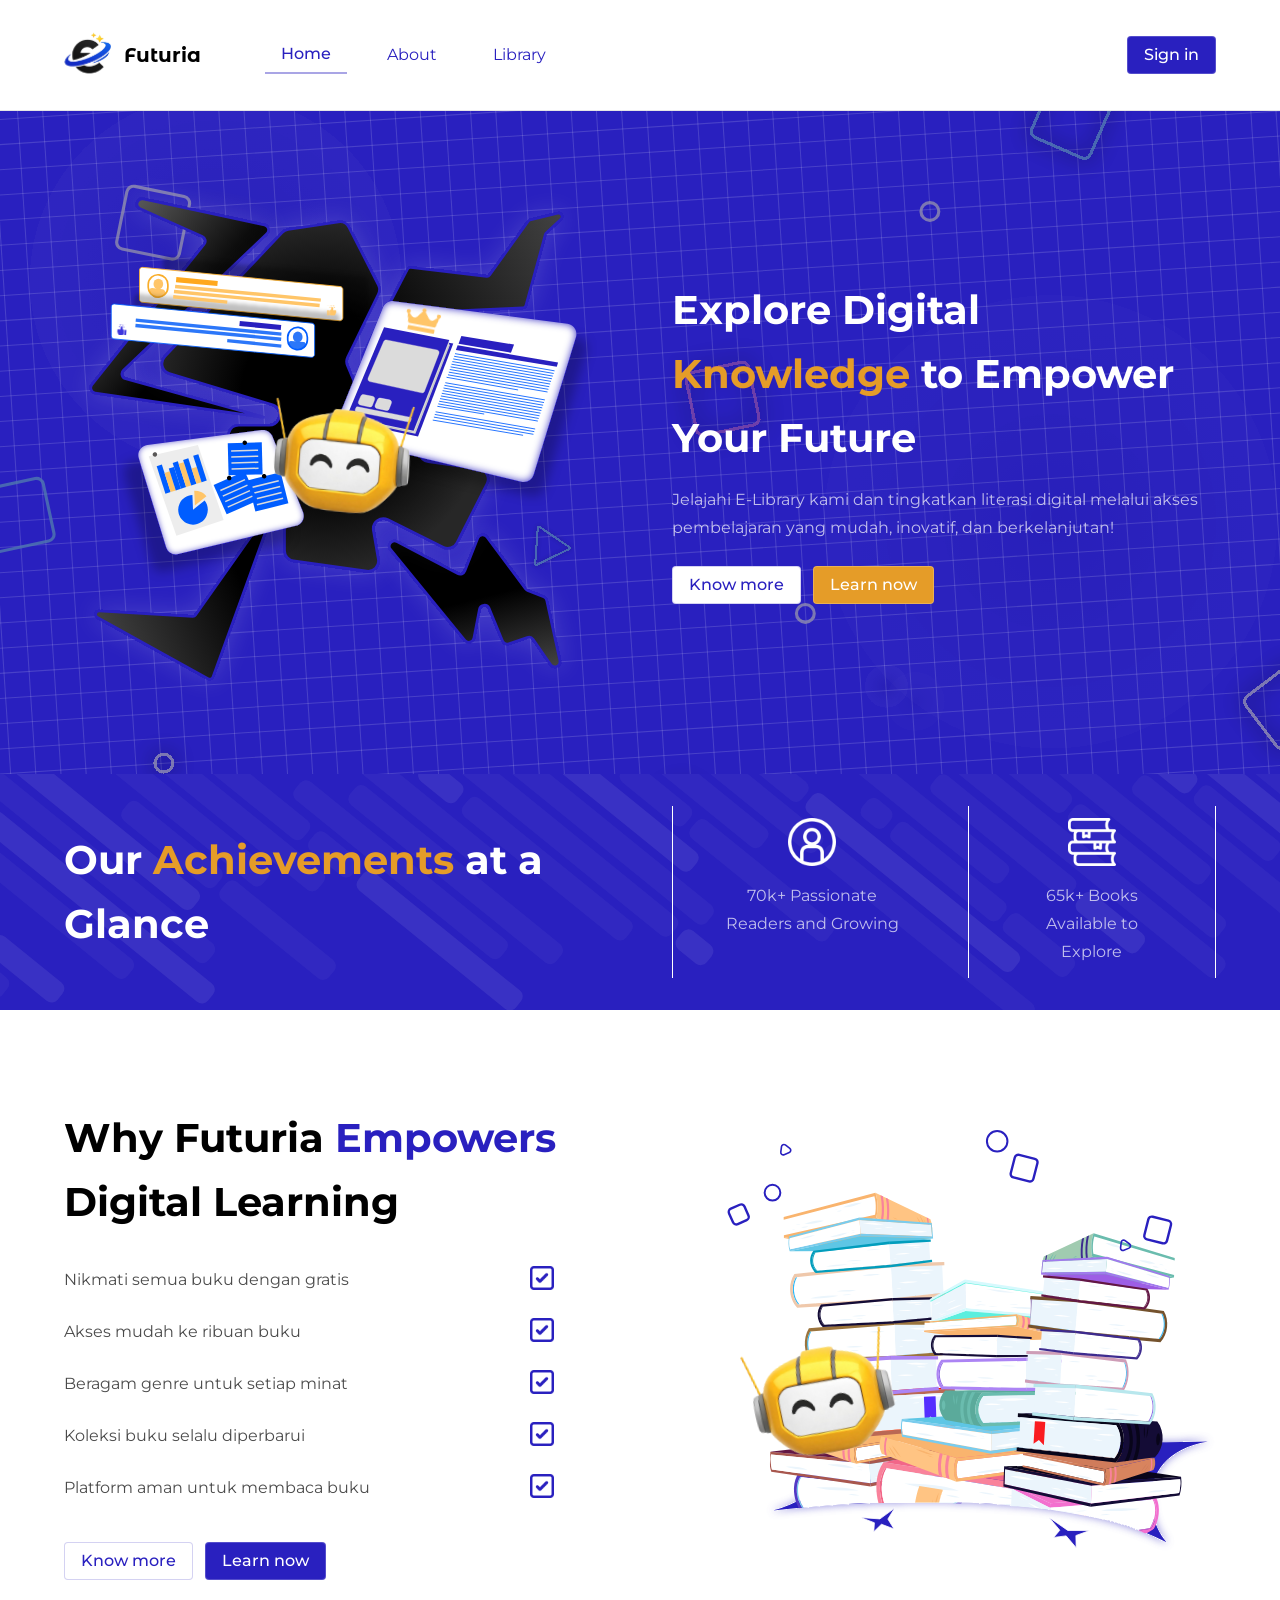
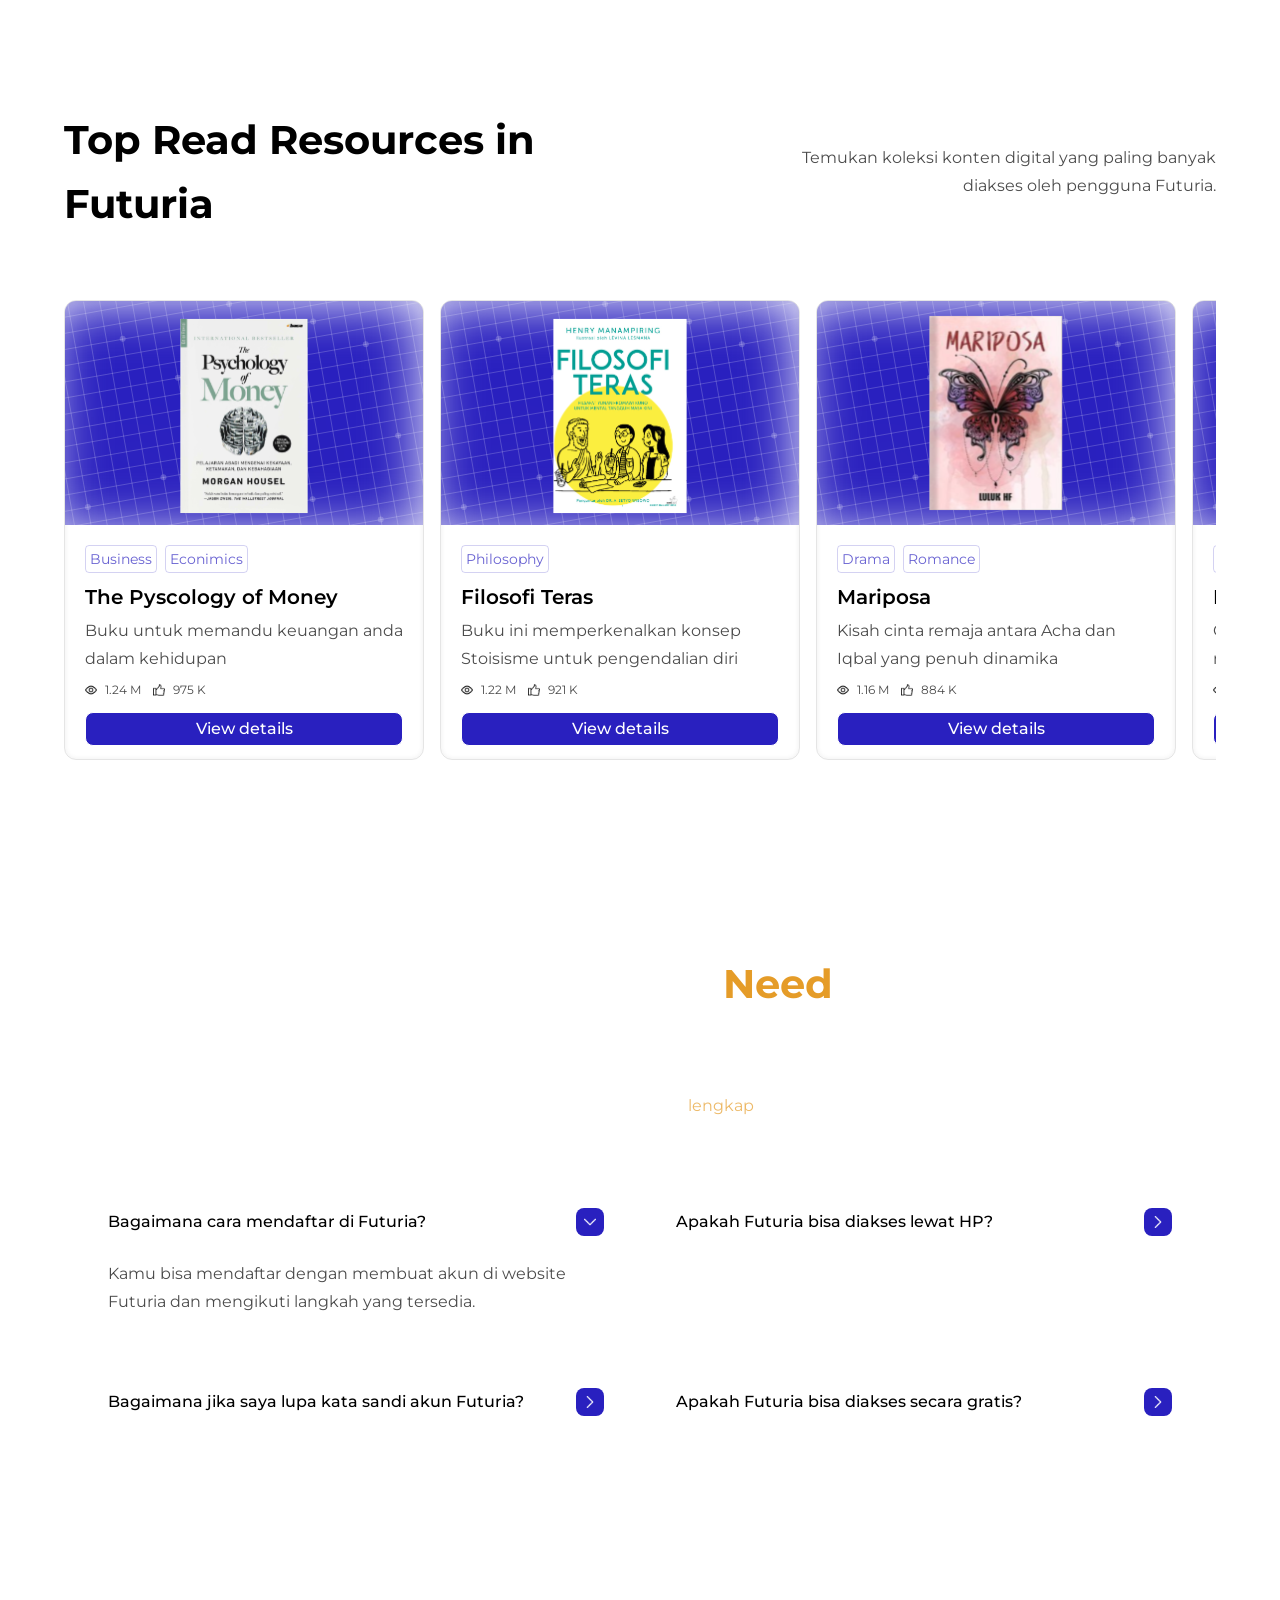
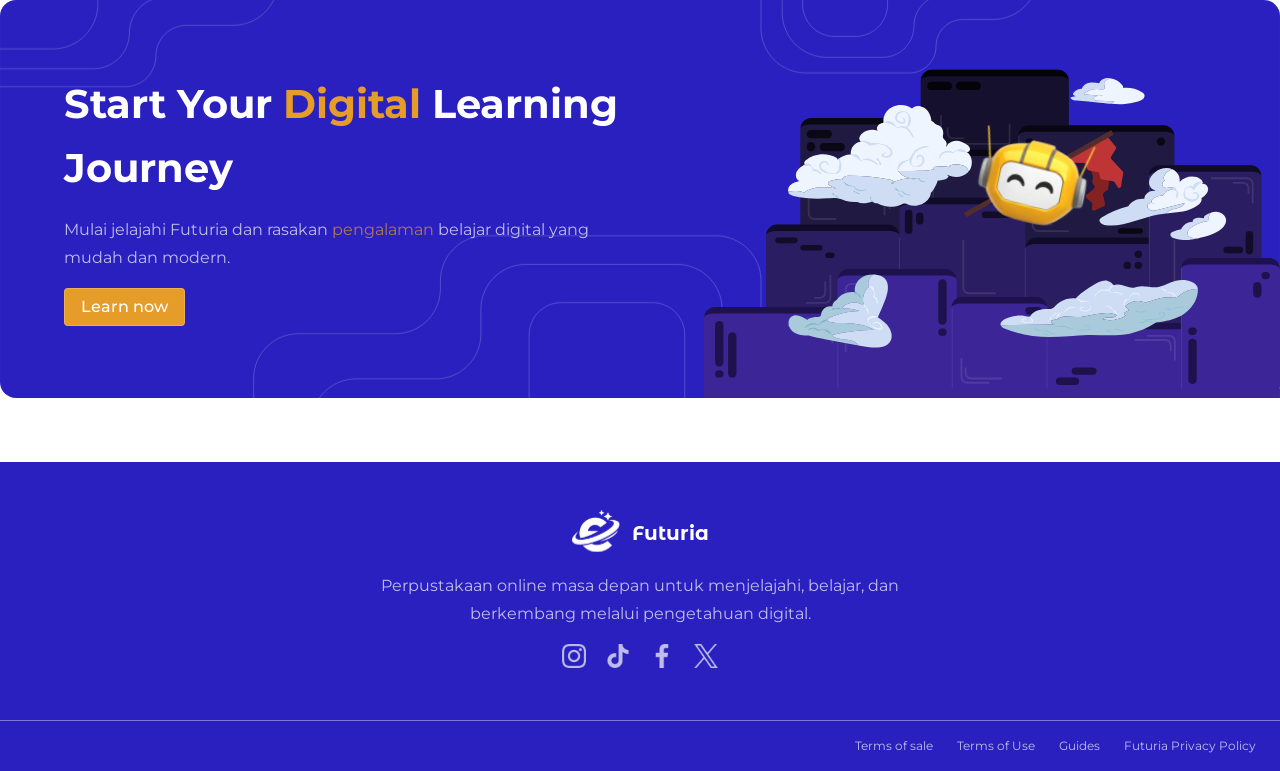
==== index.html @ ba2cb401 "init" ====
<!doctype html>
<html lang="en">
  <head>
    <meta charset="UTF-8" />
    <meta name="viewport" content="width=device-width, initial-scale=1.0" />
    <title>Document</title>
    <link rel="stylesheet" href="main.css" />
  </head>
  <body>
    <nav>
      <div class="mainnav">
        <div class="leftnav">
          <div class="brand">
            <div class="logo">
              <img src="img/brand.svg" alt="" />
            </div>
            <p class="alt m">Futuria</p>
          </div>
          <ul class="navlink">
            <a href="/">
              <li class="active"><p class="b op sm">Home</p></li>
            </a>
            <a href="about.html">
              <li><p class="b op">About</p></li>
            </a>
            <a href="library.html">
              <li href="library.html"><p class="b op">Library</p></li>
            </a>
          </ul>
        </div>
        <div class="ham">
          <span></span>
          <span></span>
          <span></span>
        </div>
        <button class="singlebut">
          <p class="w sm op">Sign in</p>
        </button>
      </div>
    </nav>
    <div class="mobnav">
      <div class="butmobnav">
        <span></span>
        <span></span>
      </div>
      <ul class="navlink">
            <a href="/">
              <li class="active"><p class="b op sm">Home</p></li>
            </a>
            <a href="about.html">
              <li><p class="b op">About</p></li>
            </a>
            <a href="library.html">
              <li href="library.html"><p class="b op">Library</p></li>
            </a>
          </ul>
          <button class="singlebut">
          <p class="w sm op">Sign in</p>
        </button>
    </div>
    <div class="container">
      <div class="bgfix">
        <section class="hero start">
          <div class="left">
            <div class="heroimg">
              <img src="img/hero1.svg" alt="" />
            </div>
          </div>
          <div class="right">
            <h1 class="w">
              Explore Digital <span class="y">Knowledge</span> to Empower Your
              Future
            </h1>
            <p class="w">
              Jelajahi E-Library kami dan tingkatkan literasi digital melalui
              akses pembelajaran yang mudah, inovatif, dan berkelanjutan!
            </p>
            <div class="duobut">
              <button class="min">
                <p class="b op sm">Know more</p>
              </button>
              <button class="dom">
                <p class="w op sm">Learn now</p>
              </button>
            </div>
          </div>
        </section>
      </div>
      <div class="bgban">
        <section class="banner">
          <div class="left">
            <h1 class="w">
              Our <span class="y">Achievements</span> at a Glance
            </h1>
          </div>
          <div class="right">
            <div class="side">
              <div class="logoside">
                <img src="img/person.svg" alt="" />
              </div>
              <p class="w">70k+ Passionate Readers and Growing</p>
            </div>
            <div class="side">
              <div class="logoside">
                <img src="img/book.svg" alt="" />
              </div>
              <p class="w">65k+ Books Available to Explore</p>
            </div>
          </div>
        </section>
      </div>
      <section class="ben">
        <div class="left">
          <h1>Why Futuria <span class="b">Empowers</span> Digital Learning</h1>
          <ul class="listben">
            <li>
              <p>Nikmati semua buku dengan gratis</p>
              <div class="iconben">
                <img src="img/correc.svg" alt="" />
              </div>
            </li>
            <li>
              <p>Akses mudah ke ribuan buku</p>
              <div class="iconben">
                <img src="img/correc.svg" alt="" />
              </div>
            </li>
            <li>
              <p>Beragam genre untuk setiap minat</p>
              <div class="iconben">
                <img src="img/correc.svg" alt="" />
              </div>
            </li>
            <li>
              <p>Koleksi buku selalu diperbarui</p>
              <div class="iconben">
                <img src="img/correc.svg" alt="" />
              </div>
            </li>
            <li>
              <p>Platform aman untuk membaca buku</p>
              <div class="iconben">
                <img src="img/correc.svg" alt="" />
              </div>
            </li>
          </ul>
          <div class="duobut">
            <button class="min">
              <p class="b op sm">Know more</p>
            </button>
            <button class="dom">
              <p class="w op sm">Learn now</p>
            </button>
          </div>
        </div>
        <div class="right">
          <div class="benimg">
            <img src="img/benefit.svg" alt="" />
          </div>
        </div>
      </section>
      <section class="lib">
        <div class="textside">
          <h1>Top <span>Read</span> Resources in Futuria</h1>
          <p>
            Temukan <span>koleksi</span> konten digital yang paling banyak
            diakses oleh pengguna Futuria.
          </p>
        </div>
        <div class="scroller">
          <div class="card">
            <div class="cardimmg">
              <img src="img/pro1.svg" alt="" />
            </div>
            <div class="textscard">
              <div class="genrecards">
                <div class="genrecard">
                  <p class="s b">Business</p>
                </div>
                <div class="genrecard">
                  <p class="s b">Econimics</p>
                </div>
              </div>
              <div class="textcard">
                <p class="m">The Pyscology of Money</p>
                <p>Buku untuk memandu keuangan anda dalam kehidupan</p>
              </div>
              <div class="infocards">
                <div class="infocard">
                  <div class="infocardimg">
                    <img src="img/view.svg" alt="" />
                  </div>
                  <p class="vs">1.24 M</p>
                </div>
                <div class="infocard">
                  <div class="infocardimg">
                    <img src="img/mantap.svg" alt="" />
                  </div>
                  <p class="vs">975 K</p>
                </div>
              </div>
              <div class="buttoncard">
                <p class="w sm op">View details</p>
              </div>
            </div>
          </div>
          <div class="card">
            <div class="cardimmg">
              <img src="img/pro2.svg" alt="" />
            </div>
            <div class="textscard">
              <div class="genrecards">
                <div class="genrecard">
                  <p class="s b">Philosophy</p>
                </div>
              </div>
              <div class="textcard">
                <p class="m">Filosofi Teras</p>
                <p>Buku ini memperkenalkan konsep Stoisisme untuk pengendalian diri</p>
              </div>
              <div class="infocards">
                <div class="infocard">
                  <div class="infocardimg">
                    <img src="img/view.svg" alt="" />
                  </div>
                  <p class="vs">1.22 M</p>
                </div>
                <div class="infocard">
                  <div class="infocardimg">
                    <img src="img/mantap.svg" alt="" />
                  </div>
                  <p class="vs">921 K</p>
                </div>
              </div>
              <div class="buttoncard">
                <p class="w sm op">View details</p>
              </div>
            </div>
          </div>
          <div class="card">
            <div class="cardimmg">
              <img src="img/pro3.svg" alt="" />
            </div>
            <div class="textscard">
              <div class="genrecards">
                <div class="genrecard">
                  <p class="s b">Drama</p>
                </div>
                <div class="genrecard">
                  <p class="s b">Romance</p>
                </div>
              </div>
              <div class="textcard">
                <p class="m">Mariposa</p>
                <p>Kisah cinta remaja antara Acha dan Iqbal yang penuh dinamika</p>
              </div>
              <div class="infocards">
                <div class="infocard">
                  <div class="infocardimg">
                    <img src="img/view.svg" alt="" />
                  </div>
                  <p class="vs">1.16 M</p>
                </div>
                <div class="infocard">
                  <div class="infocardimg">
                    <img src="img/mantap.svg" alt="" />
                  </div>
                  <p class="vs">884 K</p>
                </div>
              </div>
              <div class="buttoncard">
                <p class="w sm op">View details</p>
              </div>
            </div>
          </div>
          <div class="card">
            <div class="cardimmg">
              <img src="img/pro4.svg" alt="" />
            </div>
            <div class="textscard">
              <div class="genrecards">
                <div class="genrecard">
                  <p class="s b">Biography</p>
                </div>
                <div class="genrecard">
                  <p class="s b">History</p>
                </div>
              </div>
              <div class="textcard">
                <p class="m">Laskar Pelangi</p>
                <p>Cerita 10 Anak Belitung dalam mengejar cita-cita di keterbatasan</p>
              </div>
              <div class="infocards">
                <div class="infocard">
                  <div class="infocardimg">
                    <img src="img/view.svg" alt="" />
                  </div>
                  <p class="vs">993 K</p>
                </div>
                <div class="infocard">
                  <div class="infocardimg">
                    <img src="img/mantap.svg" alt="" />
                  </div>
                  <p class="vs">896 K</p>
                </div>
              </div>
              <div class="buttoncard">
                <p class="w sm op">View details</p>
              </div>
            </div>
          </div>
        </div>
      </section>
      <div class="bgfix">
        <section class="faq">
          <div class="textmid">
            <h1 class="w">
              Everything You <span class="y">Need</span> to Know
            </h1>
            <p class="w">
              Kebingungan menikmati fitur di Futuria? Jelajahi jawaban
              <span class="y">lengkap</span> untuk semua pertanyaan anda di
              sini!
            </p>
          </div>
          <div class="faqsbox">
            <div class="faqbox active">
              <div class="quest">
                <p class="sm op">Bagaimana cara mendaftar di Futuria?</p>
                <div class="iconfaq">
                  <img src="img/v.svg" alt="" />
                </div>
              </div>
              <div class="anser">
                <p>
                  Kamu bisa mendaftar dengan membuat akun di website Futuria dan mengikuti langkah yang tersedia.
                </p>
              </div>
            </div>
            <div class="faqbox">
              <div class="quest">
                <p class="sm op">Apakah Futuria bisa diakses lewat HP?</p>
                <div class="iconfaq">
                  <img src="img/v.svg" alt="" />
                </div>
              </div>
              <div class="anser">
                <p>
                  Ya, Futuria bisa diakses melalui HP, tablet, maupun laptop.
                </p>
              </div>
            </div>
            <div class="faqbox">
              <div class="quest">
                <p class="sm op">Bagaimana jika saya lupa kata sandi akun Futuria?</p>
                <div class="iconfaq">
                  <img src="img/v.svg" alt="" />
                </div>
              </div>
              <div class="anser">
                <p>
                 Kamu bisa menggunakan fitur "Lupa Kata Sandi" di halaman login untuk mengatur ulang kata sandi akunmu.
                </p>
              </div>
            </div>
            <div class="faqbox">
              <div class="quest">
                <p class="sm op">Apakah Futuria bisa diakses secara gratis?</p>
                <div class="iconfaq">
                  <img src="img/v.svg" alt="" />
                </div>
              </div>
              <div class="anser">
                <p>
                  Futuria menyediakan konten gratis dan juga fitur premium sesuai kebutuhan pengguna.
                </p>
              </div>
            </div>
          </div>
        </section>
      </div>
      <section class="lasthero">
        <div class="left">
          <div class="heroimg">
            <img src="img/lasthero.svg" alt="" />
          </div>
        </div>
        <div class="right">
          <h1 class="w">
            Start Your <span class="y">Digital</span> Learning Journey
          </h1>
          <p class="w">
            Mulai jelajahi Futuria dan rasakan
            <span class="y">pengalaman</span> belajar digital yang mudah dan
            modern.
          </p>
          <button class="singlebut">
            <p class="w sm op">Learn now</p>
          </button>
        </div>
      </section>
    </div>
    <footer>
      <div class="topfoot">
        <div class="brand">
          <div class="logo">
            <img src="img/wbrand.svg" alt="" />
          </div>
          <p class="alt m w">Futuria</p>
        </div>
        <p class="w tex">
          Perpustakaan online masa depan untuk menjelajahi, belajar, dan
          berkembang melalui pengetahuan digital.
        </p>
        <div class="sosmed">
          <img src="img/medsos.svg" alt="" />
        </div>
      </div>
      <div class="botfoot">
        <p class="w vs">Terms of sale</p>
        <p class="w vs">Terms of Use</p>
        <p class="w vs">Guides</p>
        <p class="w vs">Futuria Privacy Policy</p>
      </div>
    </footer>
  </body>
  <script src="script.js"></script>
</html>
---- main.css ----
* {
  margin: 0;
  padding: 0;
  text-decoration: none;
  box-sizing: border-box;
  font-family: mon;
  color: black;
}
@font-face {
  font-family: mon;
  src: url(font/Montserrat-VariableFont_wght.ttf);
}
@font-face {
  font-family: alt;
  src: url(font/MontserratAlternates-Bold.ttf);
}
.alt {
  font-family: alt;
  font-weight: 600;
  opacity: 1;
}
.w {
  color: white;
}
.y {
  color: rgba(229, 156, 40, 1);
}
.b {
  color: rgba(41, 32, 191, 1);
}
.op {
  opacity: 1;
}
.sm {
  font-weight: 500;
}
h1 {
  font-size: 40px;
  line-height: 64px;
  font-weight: 700;
}
p {
  font-size: 16px;
  line-height: 28px;
  opacity: 0.7;
}
p.s {
  font-size: 14px;
  line-height: 24px;
}
p.m {
  font-size: 20px;
  line-height: 32px;
  font-weight: 600;
  opacity: 1;
}
p.l {
  font-size: 32px;
  line-height: 52px;
  font-weight: 500;
  opacity: 1;
}
p.vs {
  font-size: 12px;
  line-height: 18px;
}
/* bebas */
nav {
  width: 100%;
  background-color: white;
  display: flex;
  flex-direction: column;
  align-items: center;
  justify-content: center;
  position: fixed;
  z-index: 100;
}
.mobnav {
  display: none;
}
.ham {
  display: none;
  flex-direction: column;
  align-items: center;
  justify-content: flex-start;
  gap: 4px;
  width: 28px;
}
.ham span {
  width: 100%;
  height: 4px;
  background-color: rgba(41, 32, 191, 1);
  border-radius: 4px;
}
.mainnav {
  display: flex;
  flex-direction: row;
  align-items: center;
  justify-content: space-between;
  width: 100%;
  max-width: 1440px;
  padding: 32px 64px;
  border-bottom: 1px solid rgba(0, 0, 0, 0.1);
}
.brand {
  display: flex;
  flex-direction: row;
  align-items: center;
  justify-content: flex-start;
  gap: 12px;
}
img {
  width: 100%;
}
.logo {
  width: 48px;
}
.leftnav {
  display: flex;
  flex-direction: row;
  align-items: center;
  justify-content: flex-start;
  gap: 64px;
}
.navlink {
  display: flex;
  flex-direction: row;
  align-items: center;
  justify-content: space-between;
  gap: 24px;
}
ul {
  list-style: none;
}
.navlink li {
  padding: 4px 16px;
}
.navlink li.active {
  border-bottom: 2px solid rgba(41, 32, 191, 0.4);
}
.container {
  display: flex;
  flex-direction: column;
  align-items: center;
  justify-content: center;
  width: 100%;
  gap: 64px;
}
.start {
  margin-top: 108px;
}
section {
  width: 100%;
  max-width: 1440px;
  display: flex;
  padding: 32px 64px;
  gap: 64px;
}
.bgfix {
  width: 100%;
  max-width: none;
  display: flex;
  align-items: center;
  justify-content: center;
  background-image: url(img/bg1.svg);
  background-attachment: fixed;
  background-position: center;
  background-repeat: no-repeat;
  background-size: cover;
}
.hero {
  align-items: center;
  flex-direction: row;
  justify-content: space-between;
  padding: 64px;
}
.left {
  display: flex;
  flex: 1;
}
.right {
  display: flex;
  flex: 1;
  align-items: flex-start;
  gap: 16px;
  flex-direction: column;
}
.duobut {
  display: flex;
  margin-top: 8px;
  flex-direction: row;
  align-items: center;
  justify-content: flex-start;
  gap: 12px;
}
.duobut button {
  display: flex;
  flex-direction: row;
  align-items: center;
  justify-content: center;
  padding: 4px 16px;
  border: rgba(255, 255, 255, 0.2) 1px solid;
  border-radius: 4px;
  background-color: rgba(41, 32, 191, 1);
}
.duobut button.min {
  background-color: white;
  border: rgba(41, 32, 191, 0.2) 1px solid;
}
.bgfix .duobut button.dom {
  background-color: rgba(229, 156, 40, 1);
}
.banner {
  display: flex;
  flex-direction: row;
  align-items: center;
  justify-content: space-between;
}
.bgban {
  margin-top: -64px;
  width: 100%;
  max-width: none;
  display: flex;
  align-items: center;
  justify-content: center;
  background-image: url(img/ban.svg);
  background-position: center;
  background-repeat: no-repeat;
  background-size: cover;
}

.banner .right {
  flex-direction: row;
  align-items: stretch;
  justify-content: flex-end;
}
.banner .right .side {
  display: flex;
  flex-direction: column;
  align-items: center;
  justify-content: flex-start;
  padding: 12px 48px;
  text-align: center;
  gap: 12px;
  border-left: 1px solid white;
}
.banner .right .side:last-child {
  border-right: 1px solid white;
}
.ben .left {
  flex-direction: column;
  align-items: flex-start;
  justify-content: flex-start;
  gap: 32px;
}
.ben .left ul {
  width: 100%;
  display: flex;
  flex-direction: column;
  align-items: flex-start;
  justify-content: flex-start;
  gap: 24px;
}
.ben .left ul li {
  display: flex;
  flex-direction: row;
  align-items: center;
  justify-content: space-between;
  width: 90%;
}
.ben .right {
  display: flex;
  flex-direction: row;
  align-items: center;
  justify-content: flex-end;
}
.ben .right .benimg {
  width: 90%;
}
.lib {
  flex-direction: column;
  align-items: center;
  justify-content: flex-start;
}
.textside {
  display: flex;
  flex-direction: row;
  align-items: center;
  justify-content: space-between;
  width: 100%;
  gap: 72px;
}
.textside h1 {
  width: 45%;
}
.textside p {
  width: 40%;
  text-align: end;
}
.scroller {
  display: flex;
  flex-direction: row;
  align-items: center;
  justify-content: flex-start;
  width: 100%;
  gap: 16px;
  overflow-x: scroll;
}
.scroller::-webkit-scrollbar {
  display: none;
}
.card {
  display: flex;
  flex-direction: column;
  align-items: center;
  justify-content: flex-start;
  width: 100%;
  min-width: 360px;
  border: 1px solid rgba(0, 0, 0, 0.1);
  gap: 16px;
  border-radius: 12px;
  overflow: hidden;
  height: 460px;
  box-shadow: inset 0px 0px 4px 1px rgba(0,0,0,0.05);
}
.card .textscard {
  display: flex;
  flex-direction: column;
  align-items: flex-start;
  justify-content: flex-start;
  width: 100%;
  padding: 0px 20px;
  gap: 8px;
}
.textcard {
  display: flex;
  flex-direction: column;
  align-items: flex-start;
  justify-content: flex-start;
  width: 100%;
  gap: 4px;
}
.genrecards {
  display: flex;
  flex-direction: row;
  align-items: center;
  justify-content: flex-start;
  gap: 8px;
}
.genrecard {
  display: flex;
  flex-direction: row;
  align-items: center;
  justify-content: center;
  padding: 1px 4px;
  border-radius: 4px;
  border: 1px solid rgba(41, 32, 191, 0.2);
}
.infocards,
.infocard {
  display: flex;
  flex-direction: row;
  align-items: center;
  justify-content: flex-start;
  gap: 12px;
}
.infocards .infocard {
  gap: 8px;
}
.infocardimg {
  width: 12px;
}
.buttoncard {
  display: flex;
  flex-direction: row;
  align-items: center;
  justify-content: center;
  width: 100%;
  border-radius: 8px;
  border: 1px solid white;
  background-color: rgba(41, 32, 191, 1);
  padding: 2px 0px;
  margin-top: 4px;
}
.faq {
  flex-direction: column;
  padding: 96px 64px;
}
.textmid {
  display: flex;
  flex-direction: column;
  align-items: center;
  justify-content: flex-start;
  gap: 12px;
  text-align: center;
  width: 100%;
}
.textmid h1 {
  max-width: 612px;
}
.textmid p {
  width: 90%;
}
.faqsbox {
  display: flex;
  flex-direction: row;
  align-items: flex-start;
  justify-content: center;
  width: 100%;
  flex-wrap: wrap;
  gap: 24px;
}
.faqbox {
  display: flex;
  flex-direction: column;
  align-items: flex-start;
  justify-content: flex-start;
  width: calc(50% - 32px);
  background-color: white;
  padding: 24px;
  border: 1px solid rgba (0, 0, 0, 0.2);
  border-radius: 8px;
  gap: 24px;
}
.faqbox .quest {
  display: flex;
  flex-direction: row;
  align-items: center;
  justify-content: flex-start;
  width: 100%;
  gap: 32px;
}
.anser {
  display: none;
}
.active .anser {
  display: flex;
}
.quest p {
  width: 100%;
}
.iconfaq {
  display: flex;
  flex-direction: row;
  align-items: center;
  justify-content: center;
  padding: 8px;
  background-color: rgba(41, 32, 191, 1);
  border-radius: 8px;
}
.active .iconfaq img{
  transform: rotate(90deg);
}
.iconfaq img {
  transition: all 0.5s ease-in-out;
  transform: rotate(0deg);
  width: 12px;
}
.lasthero {
  background-image: url(img/endbg.svg);
  max-width: 1312px;
  background-position: center;
  background-repeat: no-repeat;
  background-size: cover;
  border-radius: 16px;
  padding: 72px 0px 0px 64px;
  flex-direction: row;
  align-items: stretch;
  justify-content: space-between;
}
.lasthero .left {
  order: 2;
  position: relative;
  z-index: 20;
  min-height: 128px;
}
.lasthero .right {
  padding-bottom: 72px;
  order: 1;
}
.lasthero .heroimg {
  position: absolute;
  display: flex;
  min-width: 420px;
  z-index: 20;
  bottom: 0;
  right: 0;
  width: 100%;
}
.singlebut {
  display: flex;
  flex-direction: row;
  align-items: center;
  justify-content: center;
  padding: 4px 16px;
  border: rgba(255, 255, 255, 0.2) 1px solid;
  border-radius: 4px;
  background-color: rgba(41, 32, 191, 1);
}
.lasthero .singlebut {
  background-color: rgba(229, 156, 40, 1);
}
/* footer */
footer {
  display: flex;
  flex-direction: column;
  align-items: center;
  justify-content: flex-start;
  width: 100%;
  background-color: rgba(41, 32, 191, 1);
  margin-top: 64px;
}
.topfoot {
  display: flex;
  flex-direction: column;
  align-items: center;
  justify-content: center;
  width: 100%;
  max-width: 1440px;
  gap: 16px;
  padding: 48px 64px;
}
.topfoot p.tex {
  width: 100%;
  max-width: 612px;
  text-align: center;
}
.botfoot {
  display: flex;
  flex-direction: row;
  align-items: center;
  justify-content: flex-end;
  width: 100%;
  max-width: 1312px;
  gap: 24px;
  padding: 16px 24px;
  border-top: rgba(255, 255, 255, 0.4) 1px solid;
}
.whf {
  flex-direction: row;
  align-items: center;
  justify-content: flex-start;
  padding: 64px;
}
.whf .left {
  flex-direction: column;
  gap: 16px;
  flex: 2;
}
.whf .right {
  flex-direction: column;
  align-items: flex-start;
  justify-content: flex-start;
  flex: 3;
}
.why {
  display: flex;
  flex-direction: row;
  align-items: center;
  justify-content: flex-start;
  gap: 36px;
  padding: 48px 16px;
  border-bottom: 1px solid rgba(255, 255, 255 , 0.7);
}
.why:last-child {
  border: none;
}
.whytex {
  display: flex;
  flex-direction: column;
  align-items: flex-start;
  justify-content: flex-start;
  gap: 8px;
}
.whyimg {
  width: 64px;
  min-width: 64px;
}
.team {
  flex-direction: column;
  align-items: flex-start;
  justify-content: flex-start;
}
.persons {
  display: flex;
  flex-direction: row;
  align-items: center;
  justify-content: space-between;
  width: 100%;
  gap: 16px;
  flex-wrap: wrap;
}
.person {
  display: flex;
  flex-direction: column;
  align-items: flex-start;
  justify-content: flex-start;
  width: calc(calc(100% / 3) - 16px);
  gap: 8px;
}
.comment {
  flex-direction: column;
  align-items: flex-start;
  justify-content: flex-start;
  gap: 12px;
}
.allcomen {
  display: flex;
  flex-direction: row;
  align-items: center;
  justify-content: flex-start;
  width: 100%;
  gap: 16px;
  overflow-x: scroll;
  margin-top: 24px;
}
.allcomen::-webkit-scrollbar {
  display: none;
}
.comen {
  display: flex;
  flex-direction: column;
  align-items: flex-start;
  justify-content: flex-start;
  width: 100%;
  min-width: 380px;
  padding: 24px;
  background-color: white;
  border-radius: 8px;
  border: 1px solid rgba(0, 0, 0, 0.1);
  gap: 12px;
  height: 220px;
}
.topcomen {
  display: flex;
  flex-direction: row;
  align-items: center;
  justify-content: flex-start;
  width: 100%;
  gap: 16px;
  position: relative;
  z-index: 20;
}
.imgcomen {
  width: 36px;
}
.petik {
  width: 40px;
  position: absolute;
  right: 0;
  top: 0;
}
.texcomen {
  display: flex;
  flex-direction: column;
  align-items: flex-start;
  justify-content: flex-start;
}
.likecomen {
  display: flex;
  flex-direction: row;
  align-items: center;
  justify-content: flex-start;
  gap: 8px;
  align-self: end;
}
.imglike {
  width: 14px;
}
.pop {
  flex-direction: column;
  align-items: flex-start;
  justify-content: flex-start;
  padding: 64px;
}
.genrespop {
  display: flex;
  flex-direction: row;
  align-items: stretch;
  justify-content: flex-start;
  width: 100%;
  gap: 24px;
  flex-wrap: wrap;
}
.genpop {
  display: flex;
  flex-direction: column;
  align-items: flex-start;
  justify-content: flex-start;
  width: calc(calc(100%/3) - 16px);
  background-color: white;
  border: 1px solid rgba(255, 255, 255, 0.2);
  padding: 24px 24px;
  border-radius: 12px;
  gap: 12px;
}
.titgenpop {
  display: flex;
  flex-direction: row;
  align-items: center;
  justify-content: flex-start;
  width: 100%;
  gap: 16px;
}
.genpop .iconfaq {
  align-self: end;
}
.disc {
  flex-direction: row;
  margin-top: 48px;
  align-items: stretch;
  justify-content: flex-start;
  max-width: 1312px;
  border: 1px solid rgba(0,0,0,0.1);
  border-radius: 12px;
  padding: 32px 0px 32px 64px;
  box-shadow: 0px 0px 12px 4px rgba(0,0,0,0.2);
}
.disc .left {
  display: flex;
  flex-direction: column;
  align-items: flex-start;
  justify-content: flex-start;
  gap: 24px;
}
.topdisc {
  display: flex;
  flex-direction: column;
  align-items: flex-start;
  justify-content: flex-start;
  width: 100%;
  gap: 16px;
}
.branddisc {
  display: flex;
  flex-direction: row;
  align-items: center;
  justify-content: flex-start;
  gap: 10px;
}
.logodisc {
  width: 32px;
}
.textdisc {
  display: flex;
  flex-direction: column;
  align-items: flex-start;
  justify-content: flex-start;
  width: 100%;
  gap: 8px;
}
.disc .left .singlebut {
  align-self: end;
}
.disc .right {
  position: relative;
  z-index: 20;
}
.disc .right .imgdisc {
  position: absolute;
  width: 90%;
  bottom: 0;
  right: 0;
  z-index: 25;
  min-width: 440px;
}
.disc .l {
  max-width: 412px;
}
@media screen and (max-width: 1024px) {
  section {
  display: flex;
  padding: 32px 64px;
  gap: 32px;
}
.hero .left{
  order: 2;
}
.hero .right {
  order: 1;
}
.hero {
  flex-direction: column;
}
.banner {
  flex-direction: column;
}
.left ul.listben li {
  width: 100%;
}
.ben {
  flex-direction: column;
}
.ben .right {
  display: none;
}
.lasthero {
  flex-direction: column;
  padding: 0;
}
.lasthero .left .heroimg {
  max-width: 465px;
}
.lasthero .right {
  padding: 64px;
}
h1 {
  font-size: 32px;
  line-height: 48px;
}
p {
  font-size: 14px;
  line-height: 24px;
}
p.s {
  font-size: 12px;
  line-height: 18px;
}
p.m {
  font-size: 18px;
  line-height: 20px;
}
p.l {
  font-size: 24px;
  line-height: 36px;
}
p.vs {
  font-size: 10px;
  line-height: 16px;
}
.card {
  height: 440px;
}
.whf {
  flex-direction: column;
}
.comen {
  height: 180px;
}
.disc {
  padding: 0;
}
.disc .right {
  display: none;
}
.disc .left {
  padding: 64px;
}
}
@media screen and (max-width:768px) {
  .disc .left {
  padding: 32px;
}
  .textside {
    gap: 12px;
    flex-direction: column;
    text-align: center;
  }
  .textside h1 {
    width: 80%;
  }
  .textside p {
    text-align: center;
    width: 80%;
  }
  h1 {
    font-size: 28px;
    line-height: 40px;
  }
  .person {
    width: calc(50% - 12px);
  }
  .faqsbox {
    gap: 12px;
  }
  .faqsbox .faqbox {
    width: 100%;
  }
  .mainnav .navlink {
    display: none;
  }
  .mainnav .singlebut {
    display: none;
  }
  .ham {
    display: flex;
  }
  .mainnav {
    padding: 32px;
  }
  .brand .logo {
    width: 32px;
  }
  .why .whyimg {
    width: 48px;
    min-width: 48px;
  }
  .start {
    margin-top: 84px;
  }
  section {
    padding: 32px;
  }
  .hero , .whf , .pop, .faq{
    padding: 32px;
  }
  .genpop {
    width: calc(50% - 12px);
  }
  .lasthero .right {
    padding: 32px;
  }
  .lasthero .left {
    min-height: 184px;
  }
 .logoside {
  width: 32px;
 } 
 .iconben {
  width: 18px;
 }
  .mobnav {
    display: flex;
    flex-direction: column;
    align-items: flex-start;
    justify-content: flex-start;
    width: 80%;
    position: fixed;
    z-index: 1000;
    height: 100%;
    background-color: white;
    right: 0;
    border-radius: 16px 0px 0px 16px;
    border: 1px solid rgba(0,0,0,0.2);
    padding: 32px;
    gap: 24px;
    transition: all 0.2s ease;
  }
  .butmobnav {
    display: flex;
    flex-direction: row;
    align-items: center;
    justify-content: center;
    width: 26px;
    position: relative;
    z-index: 20;
  }
  .butmobnav span {
    width: 100%;
    height: 4px;
    border-radius: 2px;
    background-color: rgba(41, 32, 191, 1);
    position: absolute;
    z-index: 10;
    transform: rotate(45deg);
  }
  .butmobnav span:last-child {
    transform: rotate(-45deg);
  }
  .mobnav .navlink {
    flex-direction: column;
    width: 100%;
  }
  .navlink a {
    width: 100%;
  }
  .navlink a li {
    padding: 24px;
  }
}

@media screen and (max-width: 576px) {
  .genrespop {
    gap: 12px;
  }
  .genpop {
    width: 100%;
  }
}
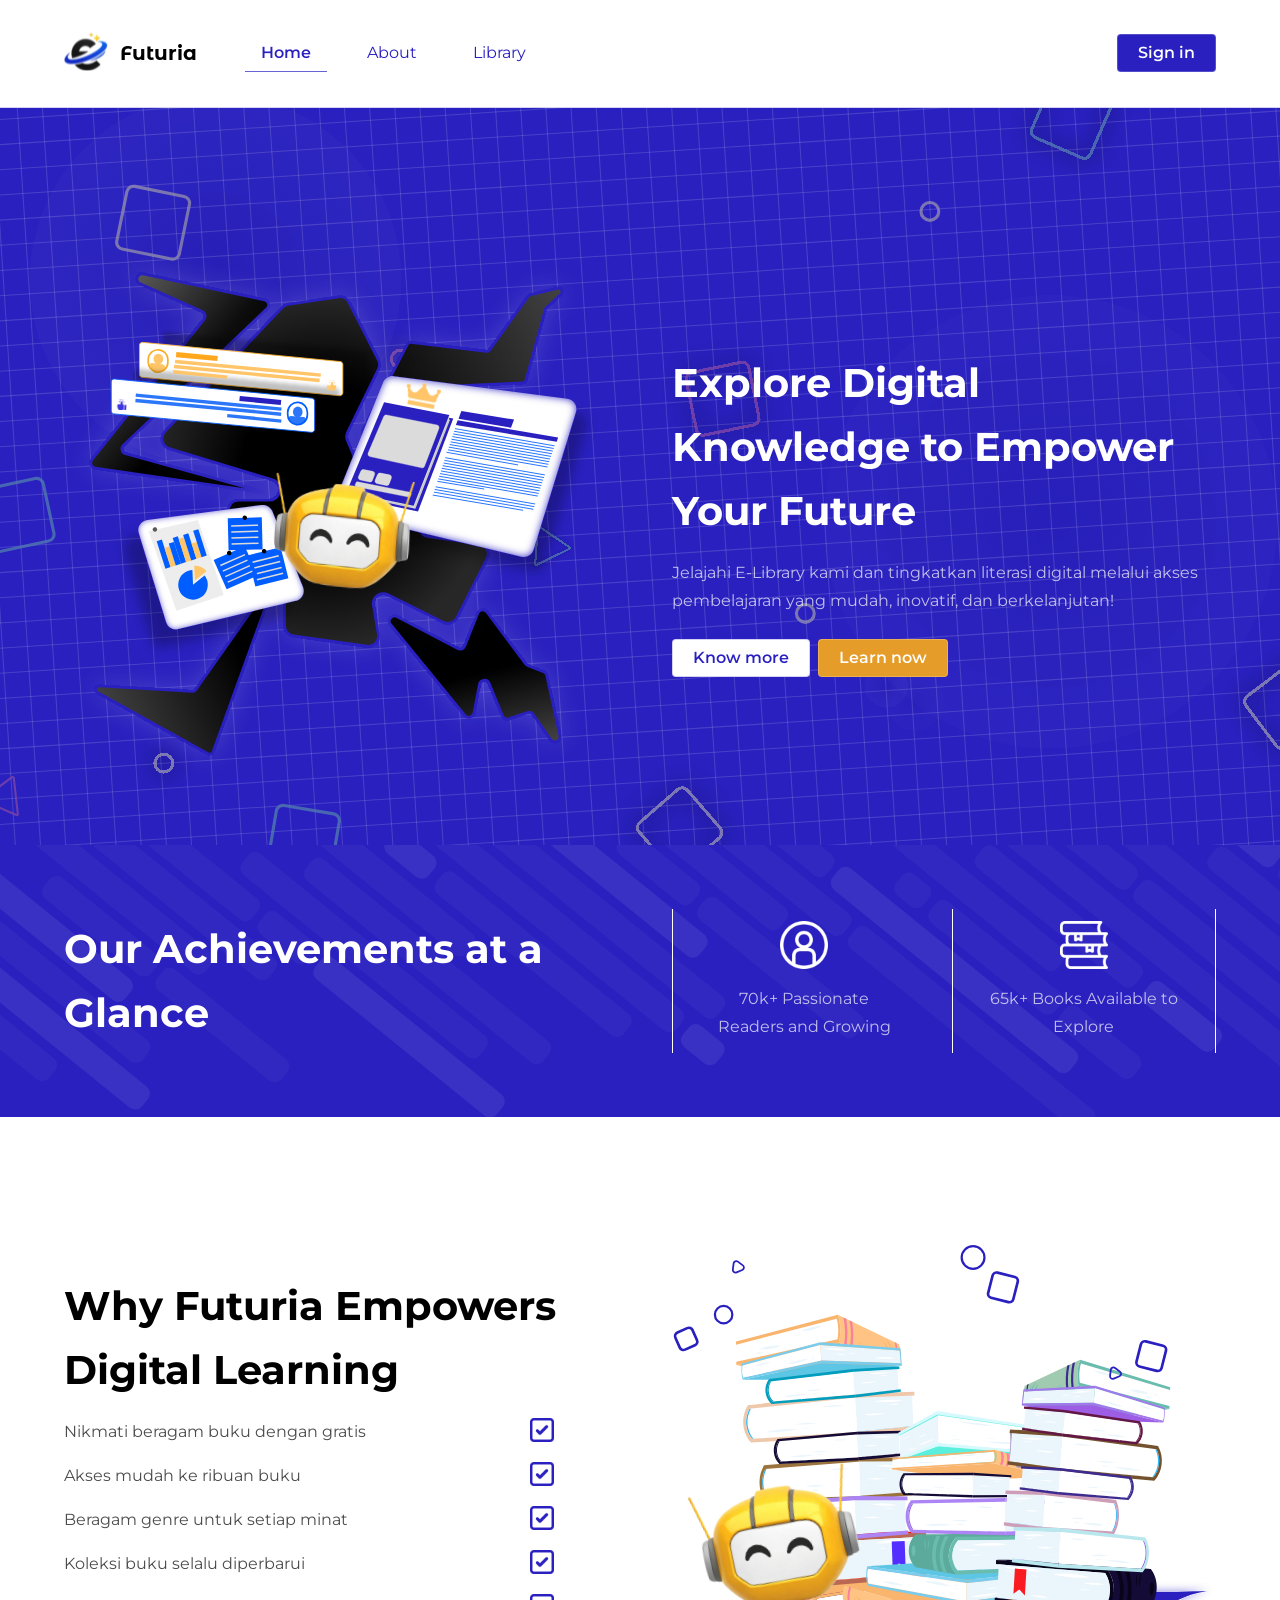
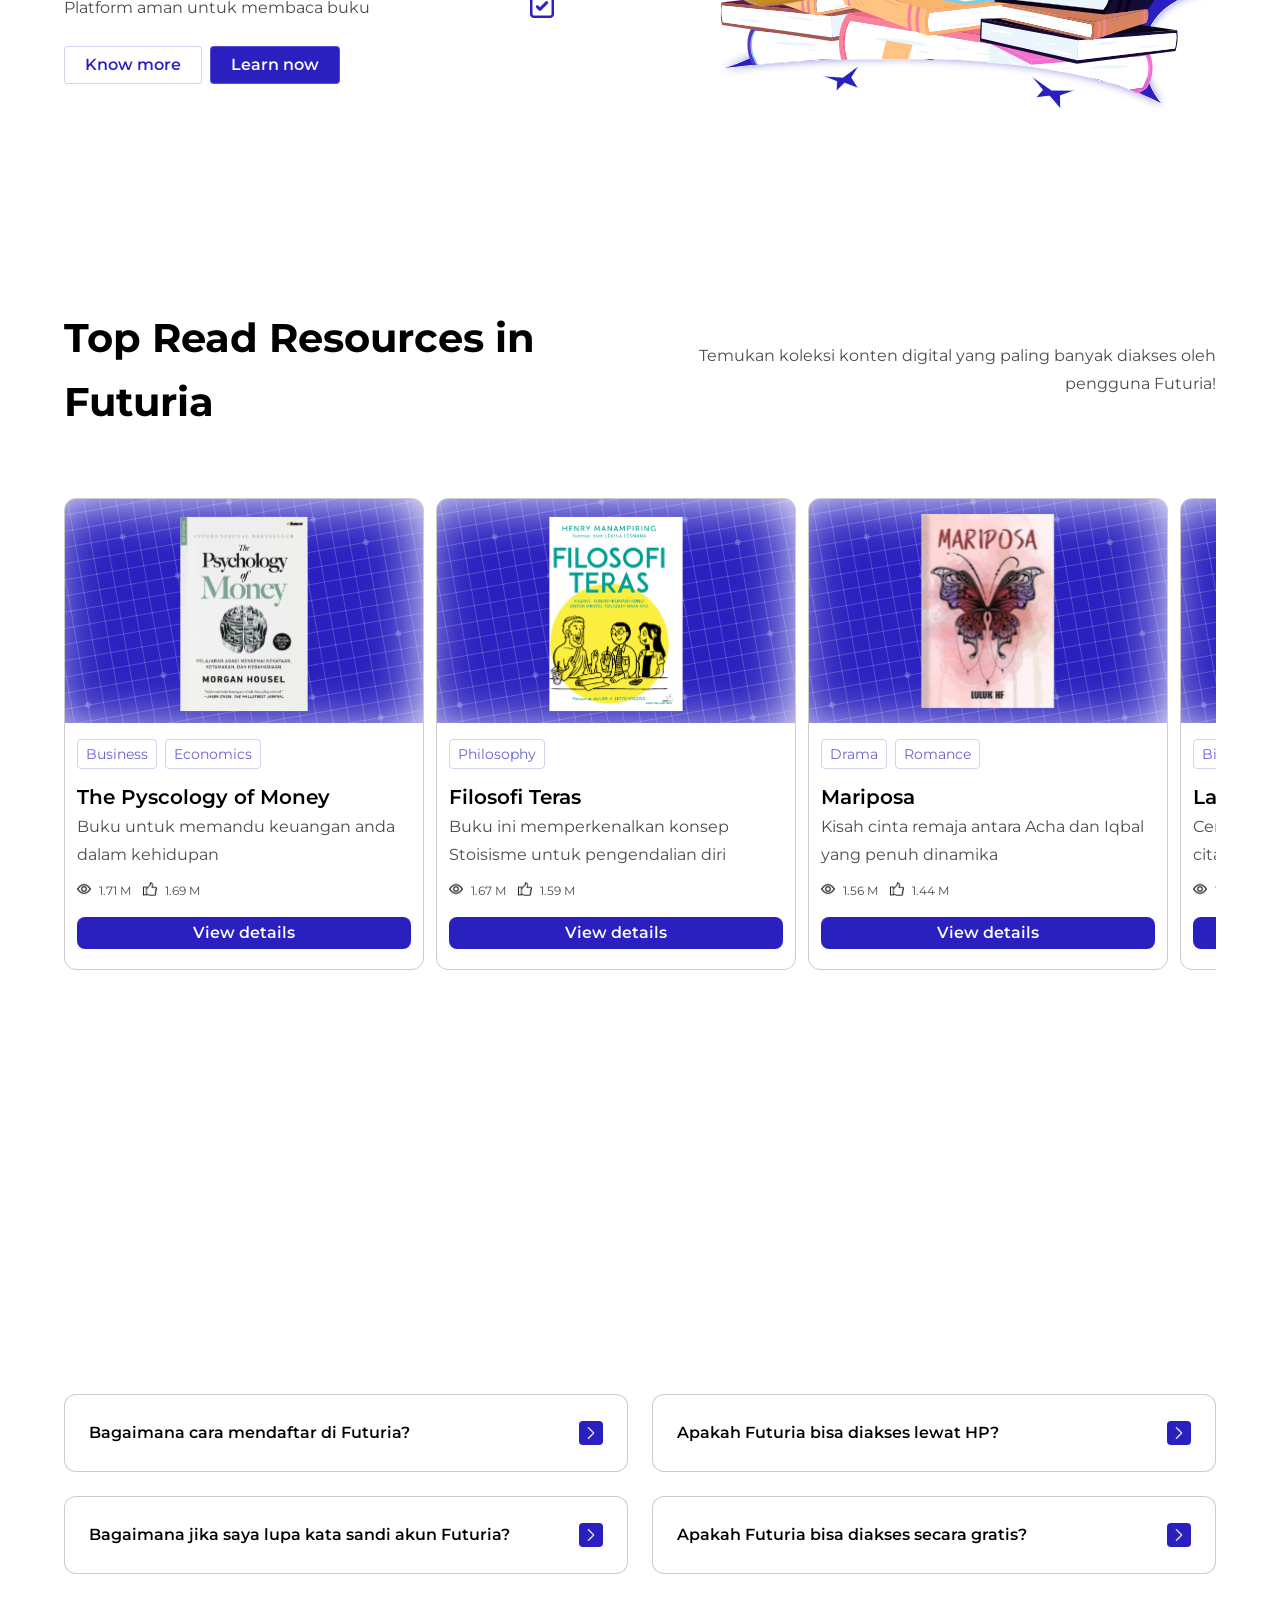
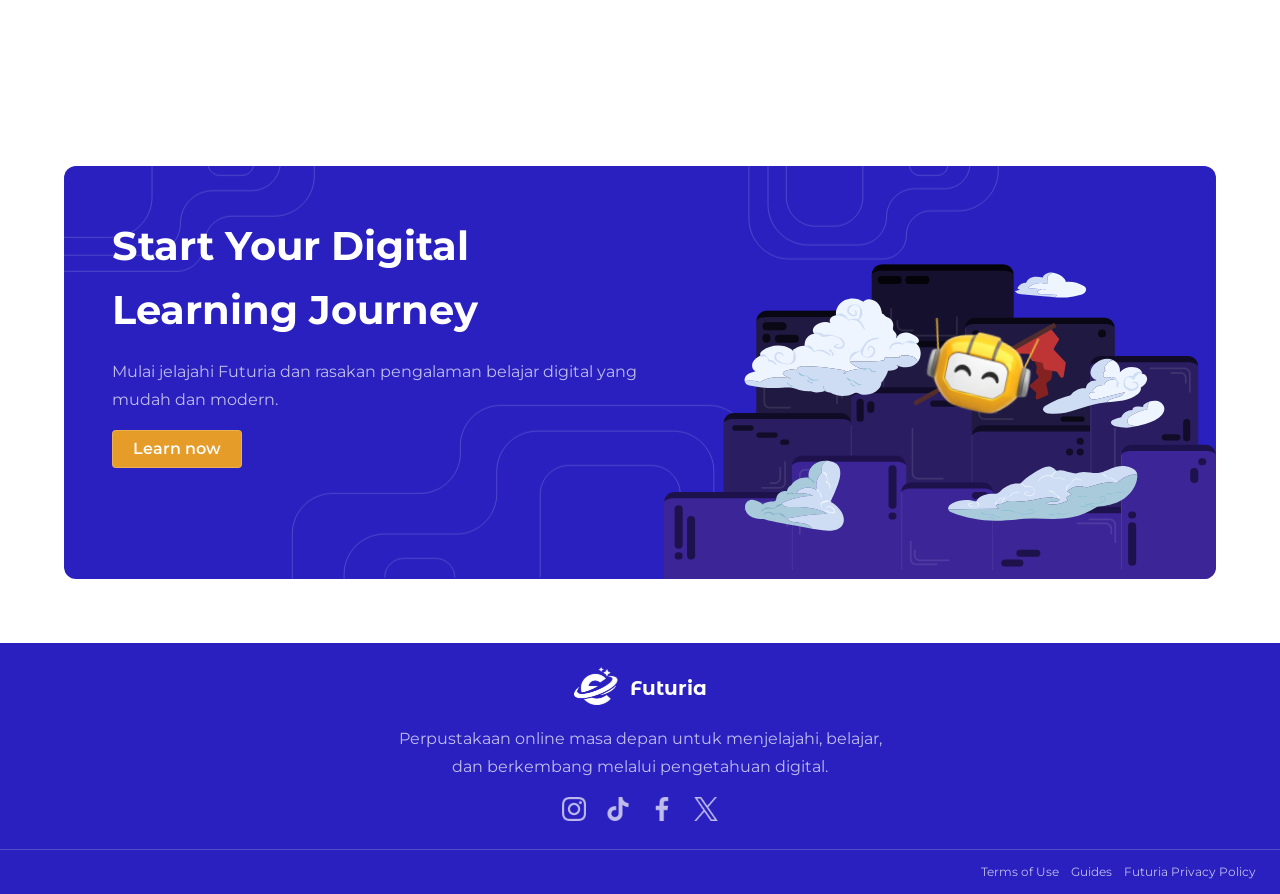
==== commit f372d96e: "update" ====
--- a/index.html
+++ b/index.html
@@ -1,428 +1,544 @@
-<!doctype html>
+<!DOCTYPE html>
 <html lang="en">
-  <head>
-    <meta charset="UTF-8" />
-    <meta name="viewport" content="width=device-width, initial-scale=1.0" />
+<head>
+    <meta charset="UTF-8">
+    <meta name="viewport" content="width=device-width, initial-scale=1.0">
     <title>Document</title>
-    <link rel="stylesheet" href="main.css" />
-  </head>
-  <body>
+    <link rel="stylesheet" href="style.css">
+</head>
+<body>
     <nav>
-      <div class="mainnav">
-        <div class="leftnav">
-          <div class="brand">
-            <div class="logo">
-              <img src="img/brand.svg" alt="" />
-            </div>
-            <p class="alt m">Futuria</p>
-          </div>
-          <ul class="navlink">
-            <a href="/">
-              <li class="active"><p class="b op sm">Home</p></li>
-            </a>
-            <a href="about.html">
-              <li><p class="b op">About</p></li>
-            </a>
-            <a href="library.html">
-              <li href="library.html"><p class="b op">Library</p></li>
-            </a>
-          </ul>
-        </div>
-        <div class="ham">
-          <span></span>
-          <span></span>
-          <span></span>
-        </div>
+        <div class="mainnav">
+            <div class="leftnav">
+                <div class="brand">
+                    <div class="logo">
+                        <img src="img/brand.svg" alt="">
+                    </div>
+                    <p class="m alt">Futuria</p>
+                </div>
+                <ul class="navlink">
+                    <a href="index.html">
+                        <li class="active">
+                            <p class="sm op b">Home</p>
+                        </li>
+                    </a>
+                    <a href="about.html">
+                        <li class="">
+                            <p class=" op b">About</p>
+                        </li>
+                    </a>
+                    <a href="library.html">
+                        <li class="">
+                            <p class=" op b">Library</p>
+                        </li>
+                    </a>
+                </ul>
+            </div>
+            <div class="ham">
+                <span></span>
+                <span></span>
+                <span></span>
+            </div>
+            <button class="singlebut">
+                <p class="w sm op">Sign in</p>
+            </button>
+        </div>
+    </nav>
+    <div class="mobanav">
+        <div class="close">
+            <span></span>
+            <span></span>
+        </div>
+        <ul class="navlink">
+                    <a href="index.html">
+                        <li class="active">
+                            <p class="sm op b">Home</p>
+                        </li>
+                    </a>
+                    <a href="about.html">
+                        <li class="">
+                            <p class="op b">About</p>
+                        </li>
+                    </a>
+                    <a href="library.html">
+                        <li class="">
+                            <p class=" op b">Library</p>
+                        </li>
+                    </a>
+                </ul>
         <button class="singlebut">
-          <p class="w sm op">Sign in</p>
-        </button>
-      </div>
-    </nav>
-    <div class="mobnav">
-      <div class="butmobnav">
-        <span></span>
-        <span></span>
-      </div>
-      <ul class="navlink">
-            <a href="/">
-              <li class="active"><p class="b op sm">Home</p></li>
-            </a>
-            <a href="about.html">
-              <li><p class="b op">About</p></li>
-            </a>
-            <a href="library.html">
-              <li href="library.html"><p class="b op">Library</p></li>
-            </a>
-          </ul>
-          <button class="singlebut">
-          <p class="w sm op">Sign in</p>
-        </button>
+                <p class="w sm op">Sign in</p>
+            </button>
     </div>
     <div class="container">
-      <div class="bgfix">
-        <section class="hero start">
-          <div class="left">
-            <div class="heroimg">
-              <img src="img/hero1.svg" alt="" />
-            </div>
-          </div>
-          <div class="right">
-            <h1 class="w">
-              Explore Digital <span class="y">Knowledge</span> to Empower Your
-              Future
-            </h1>
-            <p class="w">
-              Jelajahi E-Library kami dan tingkatkan literasi digital melalui
-              akses pembelajaran yang mudah, inovatif, dan berkelanjutan!
-            </p>
-            <div class="duobut">
-              <button class="min">
-                <p class="b op sm">Know more</p>
-              </button>
-              <button class="dom">
-                <p class="w op sm">Learn now</p>
-              </button>
-            </div>
-          </div>
+        <div class="bgfix">
+            <section class="hero start">
+                <div class="left">
+                    <img src="img/hero1.svg" alt="">
+                </div>
+                <div class="right">
+                    <h1 class="w">Explore Digital Knowledge to Empower Your Future</h1>
+                    <p class="w">Jelajahi E-Library kami dan tingkatkan literasi digital melalui akses pembelajaran yang mudah, inovatif, dan berkelanjutan!</p>
+                    <div class="duobut">
+                        <button class="min">
+                            <p class="sm op b">Know more</p>
+                        </button>
+                        <button class="dom">
+                            <p class="sm op w">Learn now</p>
+                        </button>
+                    </div>
+                </div>
+            </section>
+        </div>
+        <div class="bgban">
+            <section class="banner">
+                <div class="left">
+                    <h1 class="w">Our Achievements at a Glance</h1>
+                </div>
+                <div class="right">
+                    <div class="side">
+                        <div class="imgside">
+                            <img src="img/person.svg" alt="">
+                        </div>
+                        <p class="w">70k+ Passionate Readers and Growing</p>
+                    </div>
+                    <div class="side">
+                        <div class="imgside">
+                            <img src="img/book.svg" alt="">
+                        </div>
+                        <p class="w">65k+ Books Available to Explore</p>
+                    </div>
+                </div>
+            </section>
+        </div>
+        <section class="ben">
+            <div class="left">
+                <h1>Why Futuria Empowers Digital Learning</h1>
+                <ul class="bens">
+                    <li>
+                        <p>Nikmati beragam buku dengan gratis</p>
+                        <div class="imgben">
+                            <img src="img/correc.svg" alt="">
+                        </div>
+                    </li>
+                    <li>
+                        <p>Akses mudah ke ribuan buku</p>
+                        <div class="imgben">
+                            <img src="img/correc.svg" alt="">
+                        </div>
+                    </li>
+                    <li>
+                        <p>Beragam genre untuk setiap minat</p>
+                        <div class="imgben">
+                            <img src="img/correc.svg" alt="">
+                        </div>
+                    </li>
+                    <li>
+                        <p>Koleksi buku selalu diperbarui</p>
+                        <div class="imgben">
+                            <img src="img/correc.svg" alt="">
+                        </div>
+                    </li>
+                    <li>
+                        <p>Platform aman untuk membaca buku</p>
+                        <div class="imgben">
+                            <img src="img/correc.svg" alt="">
+                        </div>
+                    </li>
+                </ul>
+                <div class="duobut">
+                        <button class="min">
+                            <p class="sm op b">Know more</p>
+                        </button>
+                        <button class="dom">
+                            <p class="sm op w">Learn now</p>
+                        </button>
+                    </div>
+            </div>
+            <div class="right">
+                <img src="img/benefit.svg" alt="">
+            </div>
         </section>
-      </div>
-      <div class="bgban">
-        <section class="banner">
-          <div class="left">
-            <h1 class="w">
-              Our <span class="y">Achievements</span> at a Glance
-            </h1>
-          </div>
-          <div class="right">
-            <div class="side">
-              <div class="logoside">
-                <img src="img/person.svg" alt="" />
-              </div>
-              <p class="w">70k+ Passionate Readers and Growing</p>
-            </div>
-            <div class="side">
-              <div class="logoside">
-                <img src="img/book.svg" alt="" />
-              </div>
-              <p class="w">65k+ Books Available to Explore</p>
-            </div>
-          </div>
+        <section class="cards">
+            <div class="textside">
+                <h1>Top Read Resources in Futuria</h1>
+                <p>Temukan koleksi konten digital yang paling banyak diakses oleh pengguna Futuria!</p>
+            </div>
+            <div class="scroll">
+                <div class="card">
+                    <div class="imgcard">
+                        <img src="img/pro1.svg" alt="">
+                    </div>
+                    <div class="textcards">
+                        <div class="genrecards">
+                            <div class="genrecard">
+                                <p class="b s">Business</p>
+                            </div>
+                            <div class="genrecard">
+                                <p class="b s">Economics</p>
+                            </div>
+                        </div>
+                        <div class="textcard">
+                            <p class="m">The Pyscology of Money</p>
+                            <p>Buku untuk memandu keuangan anda dalam kehidupan</p>
+                        </div>
+                        <div class="addcards">
+                            <div class="addcard">
+                                <div class="imgaddcard">
+                                    <img src="img/view.svg" alt="">
+                                </div>
+                                <p class="vs">1.71 M</p>
+                            </div>
+                            <div class="addcard">
+                                <div class="imgaddcard">
+                                    <img src="img/mantap.svg" alt="">
+                                </div>
+                                <p class="vs">1.69 M</p>
+                            </div>
+                        </div>
+                        <button>
+                            <p class="sm op w">View details</p>
+                        </button>
+                    </div>
+                </div>
+                <div class="card">
+                    <div class="imgcard">
+                        <img src="img/pro2.svg" alt="">
+                    </div>
+                    <div class="textcards">
+                        <div class="genrecards">
+                            <div class="genrecard">
+                                <p class="b s">Philosophy</p>
+                            </div>
+                        </div>
+                        <div class="textcard">
+                            <p class="m">Filosofi Teras</p>
+                            <p>Buku ini memperkenalkan konsep Stoisisme untuk pengendalian diri</p>
+                        </div>
+                        <div class="addcards">
+                            <div class="addcard">
+                                <div class="imgaddcard">
+                                    <img src="img/view.svg" alt="">
+                                </div>
+                                <p class="vs">1.67 M</p>
+                            </div>
+                            <div class="addcard">
+                                <div class="imgaddcard">
+                                    <img src="img/mantap.svg" alt="">
+                                </div>
+                                <p class="vs">1.59 M</p>
+                            </div>
+                        </div>
+                        <button>
+                            <p class="sm op w">View details</p>
+                        </button>
+                    </div>
+                </div>
+                <div class="card">
+                    <div class="imgcard">
+                        <img src="img/pro3.svg" alt="">
+                    </div>
+                    <div class="textcards">
+                        <div class="genrecards">
+                            <div class="genrecard">
+                                <p class="b s">Drama</p>
+                            </div>
+                            <div class="genrecard">
+                                <p class="b s">Romance</p>
+                            </div>
+                        </div>
+                        <div class="textcard">
+                            <p class="m">Mariposa</p>
+                            <p>Kisah cinta remaja antara Acha dan Iqbal yang penuh dinamika</p>
+                        </div>
+                        <div class="addcards">
+                            <div class="addcard">
+                                <div class="imgaddcard">
+                                    <img src="img/view.svg" alt="">
+                                </div>
+                                <p class="vs">1.56 M</p>
+                            </div>
+                            <div class="addcard">
+                                <div class="imgaddcard">
+                                    <img src="img/mantap.svg" alt="">
+                                </div>
+                                <p class="vs">1.44 M</p>
+                            </div>
+                        </div>
+                        <button>
+                            <p class="sm op w">View details</p>
+                        </button>
+                    </div>
+                </div>
+                <div class="card">
+                    <div class="imgcard">
+                        <img src="img/pro4.svg" alt="">
+                    </div>
+                    <div class="textcards">
+                        <div class="genrecards">
+                            <div class="genrecard">
+                                <p class="b s">Biography</p>
+                            </div>
+                            <div class="genrecard">
+                                <p class="b s">History</p>
+                            </div>
+                        </div>
+                        <div class="textcard">
+                            <p class="m">Laskar Pelangi</p>
+                            <p>Cerita 10 Anak Belitung dalam mengejar cita-cita di keterbatasan</p>
+                        </div>
+                        <div class="addcards">
+                            <div class="addcard">
+                                <div class="imgaddcard">
+                                    <img src="img/view.svg" alt="">
+                                </div>
+                                <p class="vs">1.32 M</p>
+                            </div>
+                            <div class="addcard">
+                                <div class="imgaddcard">
+                                    <img src="img/mantap.svg" alt="">
+                                </div>
+                                <p class="vs">1.21 M</p>
+                            </div>
+                        </div>
+                        <button>
+                            <p class="sm op w">View details</p>
+                        </button>
+                    </div>
+                </div>
+                <div class="card">
+                    <div class="imgcard">
+                        <img src="img/pro1.svg" alt="">
+                    </div>
+                    <div class="textcards">
+                        <div class="genrecards">
+                            <div class="genrecard">
+                                <p class="b s">Business</p>
+                            </div>
+                            <div class="genrecard">
+                                <p class="b s">Economics</p>
+                            </div>
+                        </div>
+                        <div class="textcard">
+                            <p class="m">The Pyscology of Money</p>
+                            <p>Buku untuk memandu keuangan anda dalam kehidupan</p>
+                        </div>
+                        <div class="addcards">
+                            <div class="addcard">
+                                <div class="imgaddcard">
+                                    <img src="img/view.svg" alt="">
+                                </div>
+                                <p class="vs">1.71 M</p>
+                            </div>
+                            <div class="addcard">
+                                <div class="imgaddcard">
+                                    <img src="img/mantap.svg" alt="">
+                                </div>
+                                <p class="vs">1.69 M</p>
+                            </div>
+                        </div>
+                        <button>
+                            <p class="sm op w">View details</p>
+                        </button>
+                    </div>
+                </div>
+                <div class="card">
+                    <div class="imgcard">
+                        <img src="img/pro2.svg" alt="">
+                    </div>
+                    <div class="textcards">
+                        <div class="genrecards">
+                            <div class="genrecard">
+                                <p class="b s">Philosophy</p>
+                            </div>
+                        </div>
+                        <div class="textcard">
+                            <p class="m">Filosofi Teras</p>
+                            <p>Buku ini memperkenalkan konsep Stoisisme untuk pengendalian diri</p>
+                        </div>
+                        <div class="addcards">
+                            <div class="addcard">
+                                <div class="imgaddcard">
+                                    <img src="img/view.svg" alt="">
+                                </div>
+                                <p class="vs">1.67 M</p>
+                            </div>
+                            <div class="addcard">
+                                <div class="imgaddcard">
+                                    <img src="img/mantap.svg" alt="">
+                                </div>
+                                <p class="vs">1.59 M</p>
+                            </div>
+                        </div>
+                        <button>
+                            <p class="sm op w">View details</p>
+                        </button>
+                    </div>
+                </div>
+                <div class="card">
+                    <div class="imgcard">
+                        <img src="img/pro3.svg" alt="">
+                    </div>
+                    <div class="textcards">
+                        <div class="genrecards">
+                            <div class="genrecard">
+                                <p class="b s">Drama</p>
+                            </div>
+                            <div class="genrecard">
+                                <p class="b s">Romance</p>
+                            </div>
+                        </div>
+                        <div class="textcard">
+                            <p class="m">Mariposa</p>
+                            <p>Kisah cinta remaja antara Acha dan Iqbal yang penuh dinamika</p>
+                        </div>
+                        <div class="addcards">
+                            <div class="addcard">
+                                <div class="imgaddcard">
+                                    <img src="img/view.svg" alt="">
+                                </div>
+                                <p class="vs">1.56 M</p>
+                            </div>
+                            <div class="addcard">
+                                <div class="imgaddcard">
+                                    <img src="img/mantap.svg" alt="">
+                                </div>
+                                <p class="vs">1.44 M</p>
+                            </div>
+                        </div>
+                        <button>
+                            <p class="sm op w">View details</p>
+                        </button>
+                    </div>
+                </div>
+                <div class="card">
+                    <div class="imgcard">
+                        <img src="img/pro4.svg" alt="">
+                    </div>
+                    <div class="textcards">
+                        <div class="genrecards">
+                            <div class="genrecard">
+                                <p class="b s">Biography</p>
+                            </div>
+                            <div class="genrecard">
+                                <p class="b s">History</p>
+                            </div>
+                        </div>
+                        <div class="textcard">
+                            <p class="m">Laskar Pelangi</p>
+                            <p>Cerita 10 Anak Belitung dalam mengejar cita-cita di keterbatasan</p>
+                        </div>
+                        <div class="addcards">
+                            <div class="addcard">
+                                <div class="imgaddcard">
+                                    <img src="img/view.svg" alt="">
+                                </div>
+                                <p class="vs">1.32 M</p>
+                            </div>
+                            <div class="addcard">
+                                <div class="imgaddcard">
+                                    <img src="img/mantap.svg" alt="">
+                                </div>
+                                <p class="vs">1.21 M</p>
+                            </div>
+                        </div>
+                        <button>
+                            <p class="sm op w">View details</p>
+                        </button>
+                    </div>
+                </div>
+            </div>
         </section>
-      </div>
-      <section class="ben">
-        <div class="left">
-          <h1>Why Futuria <span class="b">Empowers</span> Digital Learning</h1>
-          <ul class="listben">
-            <li>
-              <p>Nikmati semua buku dengan gratis</p>
-              <div class="iconben">
-                <img src="img/correc.svg" alt="" />
-              </div>
-            </li>
-            <li>
-              <p>Akses mudah ke ribuan buku</p>
-              <div class="iconben">
-                <img src="img/correc.svg" alt="" />
-              </div>
-            </li>
-            <li>
-              <p>Beragam genre untuk setiap minat</p>
-              <div class="iconben">
-                <img src="img/correc.svg" alt="" />
-              </div>
-            </li>
-            <li>
-              <p>Koleksi buku selalu diperbarui</p>
-              <div class="iconben">
-                <img src="img/correc.svg" alt="" />
-              </div>
-            </li>
-            <li>
-              <p>Platform aman untuk membaca buku</p>
-              <div class="iconben">
-                <img src="img/correc.svg" alt="" />
-              </div>
-            </li>
-          </ul>
-          <div class="duobut">
-            <button class="min">
-              <p class="b op sm">Know more</p>
-            </button>
-            <button class="dom">
-              <p class="w op sm">Learn now</p>
-            </button>
-          </div>
-        </div>
-        <div class="right">
-          <div class="benimg">
-            <img src="img/benefit.svg" alt="" />
-          </div>
-        </div>
-      </section>
-      <section class="lib">
-        <div class="textside">
-          <h1>Top <span>Read</span> Resources in Futuria</h1>
-          <p>
-            Temukan <span>koleksi</span> konten digital yang paling banyak
-            diakses oleh pengguna Futuria.
-          </p>
-        </div>
-        <div class="scroller">
-          <div class="card">
-            <div class="cardimmg">
-              <img src="img/pro1.svg" alt="" />
-            </div>
-            <div class="textscard">
-              <div class="genrecards">
-                <div class="genrecard">
-                  <p class="s b">Business</p>
-                </div>
-                <div class="genrecard">
-                  <p class="s b">Econimics</p>
-                </div>
-              </div>
-              <div class="textcard">
-                <p class="m">The Pyscology of Money</p>
-                <p>Buku untuk memandu keuangan anda dalam kehidupan</p>
-              </div>
-              <div class="infocards">
-                <div class="infocard">
-                  <div class="infocardimg">
-                    <img src="img/view.svg" alt="" />
-                  </div>
-                  <p class="vs">1.24 M</p>
-                </div>
-                <div class="infocard">
-                  <div class="infocardimg">
-                    <img src="img/mantap.svg" alt="" />
-                  </div>
-                  <p class="vs">975 K</p>
-                </div>
-              </div>
-              <div class="buttoncard">
-                <p class="w sm op">View details</p>
-              </div>
-            </div>
-          </div>
-          <div class="card">
-            <div class="cardimmg">
-              <img src="img/pro2.svg" alt="" />
-            </div>
-            <div class="textscard">
-              <div class="genrecards">
-                <div class="genrecard">
-                  <p class="s b">Philosophy</p>
-                </div>
-              </div>
-              <div class="textcard">
-                <p class="m">Filosofi Teras</p>
-                <p>Buku ini memperkenalkan konsep Stoisisme untuk pengendalian diri</p>
-              </div>
-              <div class="infocards">
-                <div class="infocard">
-                  <div class="infocardimg">
-                    <img src="img/view.svg" alt="" />
-                  </div>
-                  <p class="vs">1.22 M</p>
-                </div>
-                <div class="infocard">
-                  <div class="infocardimg">
-                    <img src="img/mantap.svg" alt="" />
-                  </div>
-                  <p class="vs">921 K</p>
-                </div>
-              </div>
-              <div class="buttoncard">
-                <p class="w sm op">View details</p>
-              </div>
-            </div>
-          </div>
-          <div class="card">
-            <div class="cardimmg">
-              <img src="img/pro3.svg" alt="" />
-            </div>
-            <div class="textscard">
-              <div class="genrecards">
-                <div class="genrecard">
-                  <p class="s b">Drama</p>
-                </div>
-                <div class="genrecard">
-                  <p class="s b">Romance</p>
-                </div>
-              </div>
-              <div class="textcard">
-                <p class="m">Mariposa</p>
-                <p>Kisah cinta remaja antara Acha dan Iqbal yang penuh dinamika</p>
-              </div>
-              <div class="infocards">
-                <div class="infocard">
-                  <div class="infocardimg">
-                    <img src="img/view.svg" alt="" />
-                  </div>
-                  <p class="vs">1.16 M</p>
-                </div>
-                <div class="infocard">
-                  <div class="infocardimg">
-                    <img src="img/mantap.svg" alt="" />
-                  </div>
-                  <p class="vs">884 K</p>
-                </div>
-              </div>
-              <div class="buttoncard">
-                <p class="w sm op">View details</p>
-              </div>
-            </div>
-          </div>
-          <div class="card">
-            <div class="cardimmg">
-              <img src="img/pro4.svg" alt="" />
-            </div>
-            <div class="textscard">
-              <div class="genrecards">
-                <div class="genrecard">
-                  <p class="s b">Biography</p>
-                </div>
-                <div class="genrecard">
-                  <p class="s b">History</p>
-                </div>
-              </div>
-              <div class="textcard">
-                <p class="m">Laskar Pelangi</p>
-                <p>Cerita 10 Anak Belitung dalam mengejar cita-cita di keterbatasan</p>
-              </div>
-              <div class="infocards">
-                <div class="infocard">
-                  <div class="infocardimg">
-                    <img src="img/view.svg" alt="" />
-                  </div>
-                  <p class="vs">993 K</p>
-                </div>
-                <div class="infocard">
-                  <div class="infocardimg">
-                    <img src="img/mantap.svg" alt="" />
-                  </div>
-                  <p class="vs">896 K</p>
-                </div>
-              </div>
-              <div class="buttoncard">
-                <p class="w sm op">View details</p>
-              </div>
-            </div>
-          </div>
-        </div>
-      </section>
-      <div class="bgfix">
-        <section class="faq">
-          <div class="textmid">
-            <h1 class="w">
-              Everything You <span class="y">Need</span> to Know
-            </h1>
-            <p class="w">
-              Kebingungan menikmati fitur di Futuria? Jelajahi jawaban
-              <span class="y">lengkap</span> untuk semua pertanyaan anda di
-              sini!
-            </p>
-          </div>
-          <div class="faqsbox">
-            <div class="faqbox active">
-              <div class="quest">
-                <p class="sm op">Bagaimana cara mendaftar di Futuria?</p>
-                <div class="iconfaq">
-                  <img src="img/v.svg" alt="" />
-                </div>
-              </div>
-              <div class="anser">
-                <p>
-                  Kamu bisa mendaftar dengan membuat akun di website Futuria dan mengikuti langkah yang tersedia.
-                </p>
-              </div>
-            </div>
-            <div class="faqbox">
-              <div class="quest">
-                <p class="sm op">Apakah Futuria bisa diakses lewat HP?</p>
-                <div class="iconfaq">
-                  <img src="img/v.svg" alt="" />
-                </div>
-              </div>
-              <div class="anser">
-                <p>
-                  Ya, Futuria bisa diakses melalui HP, tablet, maupun laptop.
-                </p>
-              </div>
-            </div>
-            <div class="faqbox">
-              <div class="quest">
-                <p class="sm op">Bagaimana jika saya lupa kata sandi akun Futuria?</p>
-                <div class="iconfaq">
-                  <img src="img/v.svg" alt="" />
-                </div>
-              </div>
-              <div class="anser">
-                <p>
-                 Kamu bisa menggunakan fitur "Lupa Kata Sandi" di halaman login untuk mengatur ulang kata sandi akunmu.
-                </p>
-              </div>
-            </div>
-            <div class="faqbox">
-              <div class="quest">
-                <p class="sm op">Apakah Futuria bisa diakses secara gratis?</p>
-                <div class="iconfaq">
-                  <img src="img/v.svg" alt="" />
-                </div>
-              </div>
-              <div class="anser">
-                <p>
-                  Futuria menyediakan konten gratis dan juga fitur premium sesuai kebutuhan pengguna.
-                </p>
-              </div>
-            </div>
-          </div>
+        <div class="bgfix">
+            <section class="faq">
+                <div class="textmid">
+                    <h1 class="w">Everything You Need to Know</h1>
+                    <p class="w">Kebingungan menikmati fitur di Futuria? Jelajahi jawaban lengkap untuk semua pertanyaan anda disini!</p>
+                </div>
+                <div class="allfaq">
+                    <div class="faqbox">
+                        <div class="ques">
+                            <p class="sm op">Bagaimana cara mendaftar di Futuria?</p>
+                            <div class="vicon">
+                                <img src="img/v.svg" alt="">
+                            </div>
+                        </div>
+                        <div class="anser">
+                            <p class="s">Kamu bisa mendaftar dengan membuat akun di website Futuria dan mengikuti langkah yang tersedia.</p>
+                        </div>
+                    </div>
+                    <div class="faqbox">
+                        <div class="ques">
+                            <p class="sm op">Apakah Futuria bisa diakses lewat HP?</p>
+                            <div class="vicon">
+                                <img src="img/v.svg" alt="">
+                            </div>
+                        </div>
+                        <div class="anser">
+                            <p class="s">Ya, Futuria bisa diakses melalui HP, tablet, maupun laptop.</p>
+                        </div>
+                    </div>
+                    <div class="faqbox">
+                        <div class="ques">
+                            <p class="sm op">Bagaimana jika saya lupa kata sandi akun Futuria?</p>
+                            <div class="vicon">
+                                <img src="img/v.svg" alt="">
+                            </div>
+                        </div>
+                        <div class="anser">
+                            <p class="s">Kamu bisa menggunakan fitur "Lupa Kata Sandi" di halaman login untuk mengatur ulang kata sandi akunmu.</p>
+                        </div>
+                    </div>
+                    <div class="faqbox">
+                        <div class="ques">
+                            <p class="sm op">Apakah Futuria bisa diakses secara gratis?</p>
+                            <div class="vicon">
+                                <img src="img/v.svg" alt="">
+                            </div>
+                        </div>
+                        <div class="anser">
+                            <p class="s">Futuria saat ini menyediakan beragam konten secara gratis.</p>
+                        </div>
+                    </div>
+                </div>
+            </section>
+        </div>
+        <section class="last">
+            <div class="mainlast">
+                <div class="left">
+                    <h1 class="w">Start Your Digital Learning Journey</h1>
+                    <p class="w">Mulai jelajahi Futuria dan rasakan pengalaman belajar digital yang mudah dan modern.</p>
+                    <button class="singlebut">
+                        <p class="w sm op">Learn now</p>
+                    </button>
+                </div>
+                <div class="right">
+                    <div class="imglast">
+                        <img src="img/lasthero.svg" alt="">
+                    </div>
+                </div>
+            </div>
         </section>
-      </div>
-      <section class="lasthero">
-        <div class="left">
-          <div class="heroimg">
-            <img src="img/lasthero.svg" alt="" />
-          </div>
-        </div>
-        <div class="right">
-          <h1 class="w">
-            Start Your <span class="y">Digital</span> Learning Journey
-          </h1>
-          <p class="w">
-            Mulai jelajahi Futuria dan rasakan
-            <span class="y">pengalaman</span> belajar digital yang mudah dan
-            modern.
-          </p>
-          <button class="singlebut">
-            <p class="w sm op">Learn now</p>
-          </button>
-        </div>
-      </section>
     </div>
     <footer>
-      <div class="topfoot">
-        <div class="brand">
-          <div class="logo">
-            <img src="img/wbrand.svg" alt="" />
-          </div>
-          <p class="alt m w">Futuria</p>
-        </div>
-        <p class="w tex">
-          Perpustakaan online masa depan untuk menjelajahi, belajar, dan
-          berkembang melalui pengetahuan digital.
-        </p>
-        <div class="sosmed">
-          <img src="img/medsos.svg" alt="" />
-        </div>
-      </div>
-      <div class="botfoot">
-        <p class="w vs">Terms of sale</p>
-        <p class="w vs">Terms of Use</p>
-        <p class="w vs">Guides</p>
-        <p class="w vs">Futuria Privacy Policy</p>
-      </div>
+        <div class="topfoot">
+            <div class="brand">
+                <div class="logo">
+                    <img src="img/wbrand.svg" alt="">
+                </div>
+                <p class="w m alt">Futuria</p>
+            </div>
+            <p class="w">Perpustakaan online masa depan untuk menjelajahi, belajar, dan berkembang melalui pengetahuan digital.</p>
+            <div class="medsos">
+                <img src="img/medsos.svg" alt="">
+            </div>
+        </div>
+        <div class="botfoot">
+            <p class="vs w">Terms of Use</p>
+            <p class="vs w">Guides</p>
+            <p class="vs w">Futuria Privacy Policy</p>
+        </div>
     </footer>
-  </body>
-  <script src="script.js"></script>
-</html>
+    <script src="script.js"></script>
+</body>
+</html>
--- a/style.css
+++ b/style.css
@@ -0,0 +1,864 @@
+* {
+    margin: 0;
+    padding: 0;
+    text-decoration: none;
+    box-sizing: border-box;
+    font-family: mon;
+    border: none;
+}
+@font-face {
+    font-family: mon;
+    src: url(font/Montserrat-VariableFont_wght.ttf);
+}
+@font-face {
+    font-family: alt;
+    src: url(font/MontserratAlternates-Bold.ttf);
+}
+.alt {
+    font-family: alt;
+    font-weight: 550;
+}
+.op {
+    opacity: 1;
+}
+.sm {
+    font-weight: 570;
+}
+h1 {
+    font-size: 40px;
+    line-height: 64px;
+    opacity: 1;
+}
+p.l {
+    font-size: 32px;
+    line-height: 48px;
+    opacity: 1;
+    max-width: 512px;
+}
+p.m {
+    font-size: 20px;
+    line-height: 32px;
+    opacity: 1;
+    font-weight: 600;
+}
+p {
+    font-size: 16px;
+    line-height: 28px;
+    opacity: 0.7;
+}
+p.s {
+    font-size: 14px;
+    line-height: 24px;
+}
+p.vs {
+    font-size: 12px;
+    line-height: 20px;
+}
+img {
+    width: 100%;
+}
+.start {
+    margin-top: 108px;
+}
+.container {
+    display: flex;
+    flex-direction: column;
+    align-items: center;
+    justify-content: center;
+    width: 100%;
+    gap: 64px;
+}
+section {
+    display: flex;
+    flex-direction: row;
+    align-items: center;
+    justify-content: flex-start;
+    width: 100%;
+    max-width: 1440px;
+    padding: 64px;
+    gap: 64px;
+}
+.left {
+    display: flex;
+    flex-direction: column;
+    align-items: flex-start;
+    justify-content: flex-start;
+    flex: 1;
+    gap: 16px;
+}
+.right {
+    display: flex;
+    flex-direction: column;
+    align-items: flex-start;
+    justify-content: flex-start;
+    flex: 1;
+    gap: 16px;
+}
+nav {
+    display: flex;
+    flex-direction: column;
+    align-items: center;
+    justify-content: center;
+    background-color: white;
+    position: fixed;
+    z-index: 100;
+    width: 100%;
+}
+.b {
+    color: rgba(41, 32, 191, 1);
+}
+.y {
+    color: rgba(229, 156, 40, 1);
+}
+.w {
+    color: white;
+}
+.mainnav {
+    display: flex;
+    flex-direction: row;
+    align-items: center;
+    justify-content: space-between;
+    width: 100%;
+    max-width: 1440px;
+    padding: 32px 64px;
+    border-bottom: 1px solid rgba(41, 32, 191, 0.2);
+}
+.leftnav {
+    display: flex;
+    flex-direction: row;
+    align-items: center;
+    justify-content: flex-start;
+    gap: 48px;
+}
+.brand {
+    display: flex;
+    flex-direction: row;
+    align-items: center;
+    justify-content: flex-start;
+    gap: 12px;
+}
+.logo {
+    width: 44px;
+}
+ul {
+    list-style: none;
+}
+.navlink {
+    display: flex;
+    flex-direction: row;
+    align-items: center;
+    justify-content: space-between;
+    gap: 24px;
+}
+.navlink li {
+    display: flex;
+    flex-direction: row;
+    align-items: center;
+    justify-content: center;
+    padding: 4px 16px;
+}
+.navlink li.active {
+    border-bottom: 1px solid rgba(41, 32, 191, 0.7);
+}
+.ham , .mobnav {
+    display: none;
+}
+.singlebut {
+    display: flex;
+    flex-direction: row;
+    align-items: center;
+    justify-content: center;
+    padding: 4px 20px;
+    border-radius: 4px;
+    background-color: rgba(41, 32, 191, 1);
+    border: 1px solid rgba(255, 255, 255, 0.2);
+}
+.mainlast .singlebut {
+    background-color: rgba(229, 156, 40, 1);
+}
+.duobut {
+    display: flex;
+    flex-direction: row;
+    align-items: center;
+    justify-content: flex-start;
+    gap: 8px;
+    margin-top: 8px;
+}
+.duobut button {
+    display: flex;
+    flex-direction: row;
+    align-items: center;
+    justify-content: center;
+    padding: 4px 20px;
+    border-radius: 4px;
+    background-color: rgba(41, 32, 191, 1);
+    border: 1px solid rgba(255, 255, 255, 0.2);
+}
+.duobut button.min {
+    background-color: white;
+    border: 1px solid rgba(41, 32, 191, 0.2);
+}
+.bgfix .duobut button.dom {
+    background-color: rgba(229, 156, 40, 1);
+    border: 1px solid rgba(255, 255, 255, 0.2);
+}
+.bgfix {
+    display: flex;
+    flex-direction: column;
+    align-items: center;
+    justify-content: center;
+    width: 100%;
+    background-image: url(img/bg1.svg);
+    background-position: center;
+    background-repeat: no-repeat;
+    background-size: cover;
+    background-attachment: fixed;
+}
+.bgban {
+    margin-top: -64px;
+    display: flex;
+    flex-direction: column;
+    align-items: center;
+    justify-content: center;
+    width: 100%;
+    background-image: url(img/ban.svg);
+    background-position: center;
+    background-repeat: no-repeat;
+    background-size: cover;
+}
+.banner .left h1 {
+    max-width: 512px;
+}
+.banner .right{
+    flex-direction: row;
+    align-items: stretch;
+    justify-content: flex-start;
+}
+.side {
+    display: flex;
+    flex-direction: column;
+    align-items: center;
+    justify-content: flex-start;
+    gap: 12px;
+    flex: 1;
+    border-left: 1px solid white;
+    text-align: center;
+    padding: 12px 32px;
+}
+.side:last-child {
+    border-right: 1px solid white;
+}
+.bens {
+    display: flex;
+    flex-direction: column;
+    align-items: flex-start;
+    width: 90%;
+    gap: 16px;
+    justify-content: flex-start;
+}
+.bens li {
+    display: flex;
+    flex-direction: row;
+    align-items: center;
+    justify-content: space-between;
+    width: 100%;
+}
+.textside {
+    display: flex;
+    flex-direction: row;
+    align-items: center;
+    justify-content: space-between;
+    width: 100%;
+    gap: 64px;
+}
+.textside h1 {
+    width: 45%;
+}
+.textside p {
+    width: 45%;
+    text-align: end;
+}
+.cards {
+    flex-direction: column;
+}
+.scroll {
+    display: flex;
+    flex-direction: row;
+    align-items: center;
+    justify-content: flex-start;
+    gap: 12px;
+    width: 100%;
+    overflow-x: scroll;
+}
+.scroll::-webkit-scrollbar{
+    display: none;
+}
+.card {
+    display: flex;
+    flex-direction: column;
+    align-items: center;
+    justify-content: flex-start;
+    width: 360px;
+    min-width: 360px;
+    height: 472px;
+    border-radius: 12px;
+    overflow: hidden;
+    border: 1px solid rgba(0, 0, 0, 0.2);
+}
+.imgcard {
+    width: 100%;
+}
+.textcards {
+    display: flex;
+    flex-direction: column;
+    align-items: flex-start;
+    justify-content: flex-start;
+    width: 100%;
+    padding: 12px;
+    gap: 12px;
+}
+.genrecards {
+    display: flex;
+    flex-direction: row;
+    align-items: center;
+    justify-content: flex-start;
+    gap: 8px;
+}
+.genrecard {
+    display: flex;
+    flex-direction: row;
+    align-items: center;
+    justify-content: center;
+    border: 1px solid rgba(41, 32, 191, 0.2);
+    border-radius: 4px;
+    padding: 2px 8px;
+}
+.addcards {
+    display: flex;
+    flex-direction: row;
+    align-items: center;
+    justify-content: flex-start;
+    gap: 12px;
+}
+.addcard {
+    display: flex;
+    flex-direction: row;
+    align-items: center;
+    justify-content: flex-start;
+    gap: 8px;
+}
+.imgaddcard {
+    width: 14px;
+}
+.textcards button{
+    display: flex;
+    flex-direction: row;
+    align-items: center;
+    justify-content: center;
+    padding: 2px 0px;
+    background-color: rgba(41, 32, 191, 1);
+    border-radius: 8px;
+    width: 100%;
+    margin-top: 4px;
+}
+.faq {
+    flex-direction: column;
+}
+.allfaq {
+    display: flex;
+    flex-direction: row;
+    align-items: flex-start;
+    justify-content: flex-start;
+    gap: 24px;
+    flex-wrap: wrap;
+    width: 100%;
+}
+.faqbox {
+    display: flex;
+    flex-direction: column;
+    align-items: flex-start;
+    justify-content: flex-start;
+    width: calc(50% - 12px);
+    background-color: white;
+    border: 1px solid rgba(0, 0, 0, 0.2);
+    padding: 24px;
+    border-radius: 12px;
+    gap: 32px;
+}
+.ques {
+    width: 100%;
+    display: flex;
+    flex-direction: row;
+    align-items: center;
+    justify-content: space-between;
+    gap: 24px;
+}
+.anser {
+    display: none;
+}
+.active .anser {
+    display: flex;
+}
+.vicon {
+    display: flex;
+    flex-direction: row;
+    align-items: center;
+    justify-content: center;
+    width: 24px;
+    border-radius: 4px;
+    background-color: rgba(41, 32, 191, 1);
+    padding: 6px;
+    transition: all ease 0.1s;
+}
+.active .vicon img{
+    transition: all ease 0.1s;
+    transform: rotate(90deg);
+}
+.textmid {
+    display: flex;
+    flex-direction: column;
+    align-items: center;
+    justify-content: flex-start;
+    width: 100%;
+    gap: 12px;
+    text-align: center;
+}
+.textmid h1 {
+    width: 512px;
+}
+.textmid p {
+    width: 90%;
+}
+.mainlast {
+    display: flex;
+    flex-direction: row;
+    align-items: stretch;
+    justify-content: space-between;
+    width: 100%;
+    border-radius: 12px;
+    background-image: url(img/endbg.svg);
+    background-position: center;
+    background-repeat: no-repeat;
+    background-size: cover;
+    overflow: hidden;
+    padding: 48px 0px 0px 48px;
+}
+.mainlast .right {
+    position: relative;
+    z-index: 20;
+    min-height: 365px;
+}
+.imglast {
+    position: absolute;
+    z-index: 15;
+    bottom: 0;
+    right: 0;
+    display: flex;
+}
+footer {
+    display: flex;
+    flex-direction: column;
+    align-items: center;
+    justify-content: center;
+    width: 100%;
+    background-color: rgba(41, 32, 191, 1);
+}
+.topfoot {
+    display: flex;
+    flex-direction: column;
+    align-items: center;
+    justify-content: flex-start;
+    width: 100%;
+    max-width: 1440px;
+    gap: 16px;
+    padding: 24px 64px;
+}
+.topfoot p {
+    max-width: 512px;
+    text-align: center;
+}
+.botfoot {
+    display: flex;
+    flex-direction: row;
+    align-items: center;
+    justify-content: flex-end;
+    width: 100%;
+    max-width: 1312px;
+    padding: 12px 24px;
+    border-top: 1px solid rgba(255, 255, 255, 0.2);
+    gap: 12px;
+}
+.whf .left {
+    flex: 2;
+}
+.whf .right {
+    flex: 3;
+    gap: 0;
+}
+.why {
+    display: flex;
+    flex-direction: row;
+    align-items: center;
+    justify-content: flex-start;
+    width: 100%;
+    padding: 64px 24px;
+    border-bottom: 1px solid white;
+    gap: 48px;
+}
+.imgwhy {
+    width: 64px;
+    min-width: 64px;
+}
+.team {
+    flex-direction: column;
+}
+.tems {
+    width: 100%;
+    display: flex;
+    flex-direction: row;
+    align-items: center;
+    justify-content: space-between;
+    gap: 24px;
+    flex-wrap: wrap;
+}
+.tem {
+    width: calc(calc(100% / 3) - 16px);
+    display: flex;
+    flex-direction: column;
+    align-items: flex-start;
+    gap: 12px;
+}
+.comment {
+    flex-direction: column;
+    justify-content: flex-start;
+    align-items: flex-start;
+    gap: 12px;
+}
+.comens {
+    margin-top: 48px;
+    display: flex;
+    flex-direction: row;
+    align-items: center;
+    justify-content: flex-start;
+    width: 100%;
+    overflow-x: scroll;
+    gap: 16px;
+}
+.comens::-webkit-scrollbar{
+    display: none;
+}
+.comen {
+    display: flex;
+    flex-direction: column;
+    align-items: flex-start;
+    justify-content: flex-start;
+    width: 440px;
+    min-width: 440px;
+    height: 220px;
+    border: 1px solid rgba(0, 0, 0, 0.2);
+    padding: 24px;
+    border-radius: 12px;
+    gap: 24px;
+}
+.topcomen {
+    display: flex;
+    flex-direction: row;
+    align-items: flex-start;
+    justify-content: flex-start;
+    width: 100%;
+    position: relative;
+    z-index: 20;
+}
+.profile {
+    display: flex;
+    flex-direction: row;
+    align-items: center;
+    justify-content: flex-start;
+    gap: 16px;
+}
+.imgprofile {
+    width: 48px;
+}
+.petik {
+    position: absolute;
+    z-index: 15;
+    right: 0;
+    top: 0;
+}
+.like {
+    width: 100%;
+    display: flex;
+    flex-direction: row;
+    align-items: center;
+    justify-content: flex-end;
+    gap: 12px;
+}
+.genrepop {
+    flex-direction: column;
+}
+.genpops {
+    display: flex;
+    flex-direction: row;
+    align-items: stretch;
+    justify-content: center;
+    width: 100%;
+    gap: 24px;
+    flex-wrap: wrap;
+}
+.genpop {
+    display: flex;
+    flex-direction: column;
+    align-items: flex-start;
+    justify-content: flex-start;
+    width: calc(calc(100% / 3) - 16px);
+    background-color: white;
+    border-radius: 12px;
+    padding: 24px;
+    gap: 16px;
+}
+.titgenpop {
+    display: flex;
+    flex-direction: row;
+    align-items: center;
+    justify-content: flex-start;
+    gap: 12px;
+}
+.imggenpop {
+    width: 32px;
+    min-width: 32px;
+}
+.genpop .vicon {
+    align-self: flex-end;
+}
+.maindisc {
+    display: flex;
+    flex-direction: row;
+    align-items: stretch;
+    width: 100%;
+    background-color: white;
+    border: 1px solid rgba(0, 0, 0, 0.2);
+    padding: 48px 0px 0px 48px;
+    border-radius: 12px;
+}
+.topdisc {
+    display: flex;
+    flex-direction: column;
+    align-items: flex-start;
+    justify-content: flex-start;
+    gap: 12px;
+}
+.branddisc {
+    display: flex;
+    flex-direction: row;
+    align-items: center;
+    justify-content: flex-start;
+    gap: 10px;
+}
+.branddisc .logo {
+    width: 34px;
+}
+.maindisc .left .singlebut {
+    align-self: flex-end;
+}
+.maindisc .right {
+    position: relative;
+    z-index: 20;
+    min-height: 365px;
+}
+.imgdisc {
+    position: absolute;
+    bottom: 0;
+    right: 0;
+    width: 100%;
+    min-width: 472px;
+}
+@media screen and (max-width:1024px) {
+    h1 {
+    font-size: 32px;
+    line-height: 52px;
+    opacity: 1;
+}
+p.l {
+    font-size: 24px;
+    line-height: 38px;
+    opacity: 1;
+    max-width: 512px;
+}
+p.m {
+    font-size: 18px;
+    line-height: 28px;
+    opacity: 1;
+    font-weight: 600;
+}
+p {
+    font-size: 14px;
+    line-height: 24px;
+    opacity: 0.7;
+}
+p.s {
+    font-size: 12px;
+    line-height: 20px;
+}
+p.vs {
+    font-size: 10px;
+    line-height: 18px;
+}
+section {
+    flex-direction: column;
+}
+.hero.right {
+    order: 1;
+}
+.hero.left {
+    order: 2;
+}
+.ben .right, .mainlast .right,.maindisc .right {
+    display: none;
+}
+.bens {
+    margin-top: 12px;
+}
+.card {
+    height: 452px;
+}
+.faqbox {
+    width: 100%;
+}
+.mainlast {
+    padding: 0;
+}
+.mainlast .left {
+    padding: 64px;
+    text-align: center;
+    align-items: center;
+    justify-content: center;
+}
+.genpop {
+    width: calc(50% - 12px);
+}
+.maindisc {
+    padding: 32px;
+}
+}
+@media screen and (max-width:768px) {
+    .mainnav {
+        padding: 24px 48px;
+    }
+    section {
+        padding: 32px;
+        gap: 48px;
+    }
+    .imgside, .brand .logo {
+        width: 32px;
+        min-width: 32px;
+    }
+    .imgben {
+        width: 20px;
+        min-width: 20px;
+    }
+    .imggenpop, .branddisc .logo  {
+        width: 28px;
+        min-width: 28px;
+    }
+    .imgwhy {
+        width: 48px;
+        min-width: 48px;
+    }
+    .textside {
+        flex-direction: column;
+        gap: 12px;
+        text-align: center;
+        align-items: center;
+        justify-content: center;
+    }
+    .textside h1 {
+        width: 90%;
+    }
+    .textside p {
+        width: 100%;
+        text-align: center;
+    }
+    .tem {
+        width: calc(50% - 12px);
+    }
+    .mainnav .singlebut , .mainnav .navlink {
+        display: none;
+    }
+    .ham {
+        display: flex;
+        flex-direction: column;
+        align-items: center;
+        justify-content: flex-start;
+        width: 28px;
+        gap: 4px;
+    }
+    .ham span {
+        width: 100%;
+        height: 4px;
+        background-color: rgba(41, 32, 191, 1);
+        border-radius: 8px;
+    }
+    .mobanav {
+        display: flex;
+        flex-direction: column;
+        align-items: flex-start;
+        justify-content: flex-start;
+        background-color: white;
+        height: 100%;
+        width: 80%;
+        position: fixed;
+        z-index: 1000;
+        right: -101%;
+        top: 0;
+        padding: 48px 24px;
+        border-left:1px solid rgba(0, 0, 0, 0.2) ;
+        border-radius: 12px 0px 0px 12px;
+        gap: 24px;
+        transition: all ease 0.2s;
+    }
+    a {
+        width: 100%;
+    }
+    .navlink {
+        margin-top: 48px;
+        flex-direction: column;
+        align-items: flex-start;
+        justify-content: flex-start;
+        width: 100%;
+    }
+    .navlink li {
+        align-items: flex-start;
+        justify-content: flex-start;
+        width: 100%;
+        padding: 12px 24px;
+    }
+    .close {
+        display: flex;
+        width: 24px;
+        flex-direction: row;
+        align-items: center;
+        justify-content: center;
+        position: relative;
+        z-index: 20;
+    }
+    .close span {
+        position: absolute;
+        z-index: 15;
+        width: 100%;
+        height: 4px;
+        background-color: rgba(41, 32, 191, 1);
+        border-radius: 8px;
+        transform: rotate(45deg);
+    }
+    .close span:last-child {
+        transform: rotate(-45deg);
+    }
+    .mobanav button{
+        align-self: flex-end;
+    }
+}
+@media screen and (max-width:576px) {
+    .genpop {
+        width: 100%;
+    }
+}
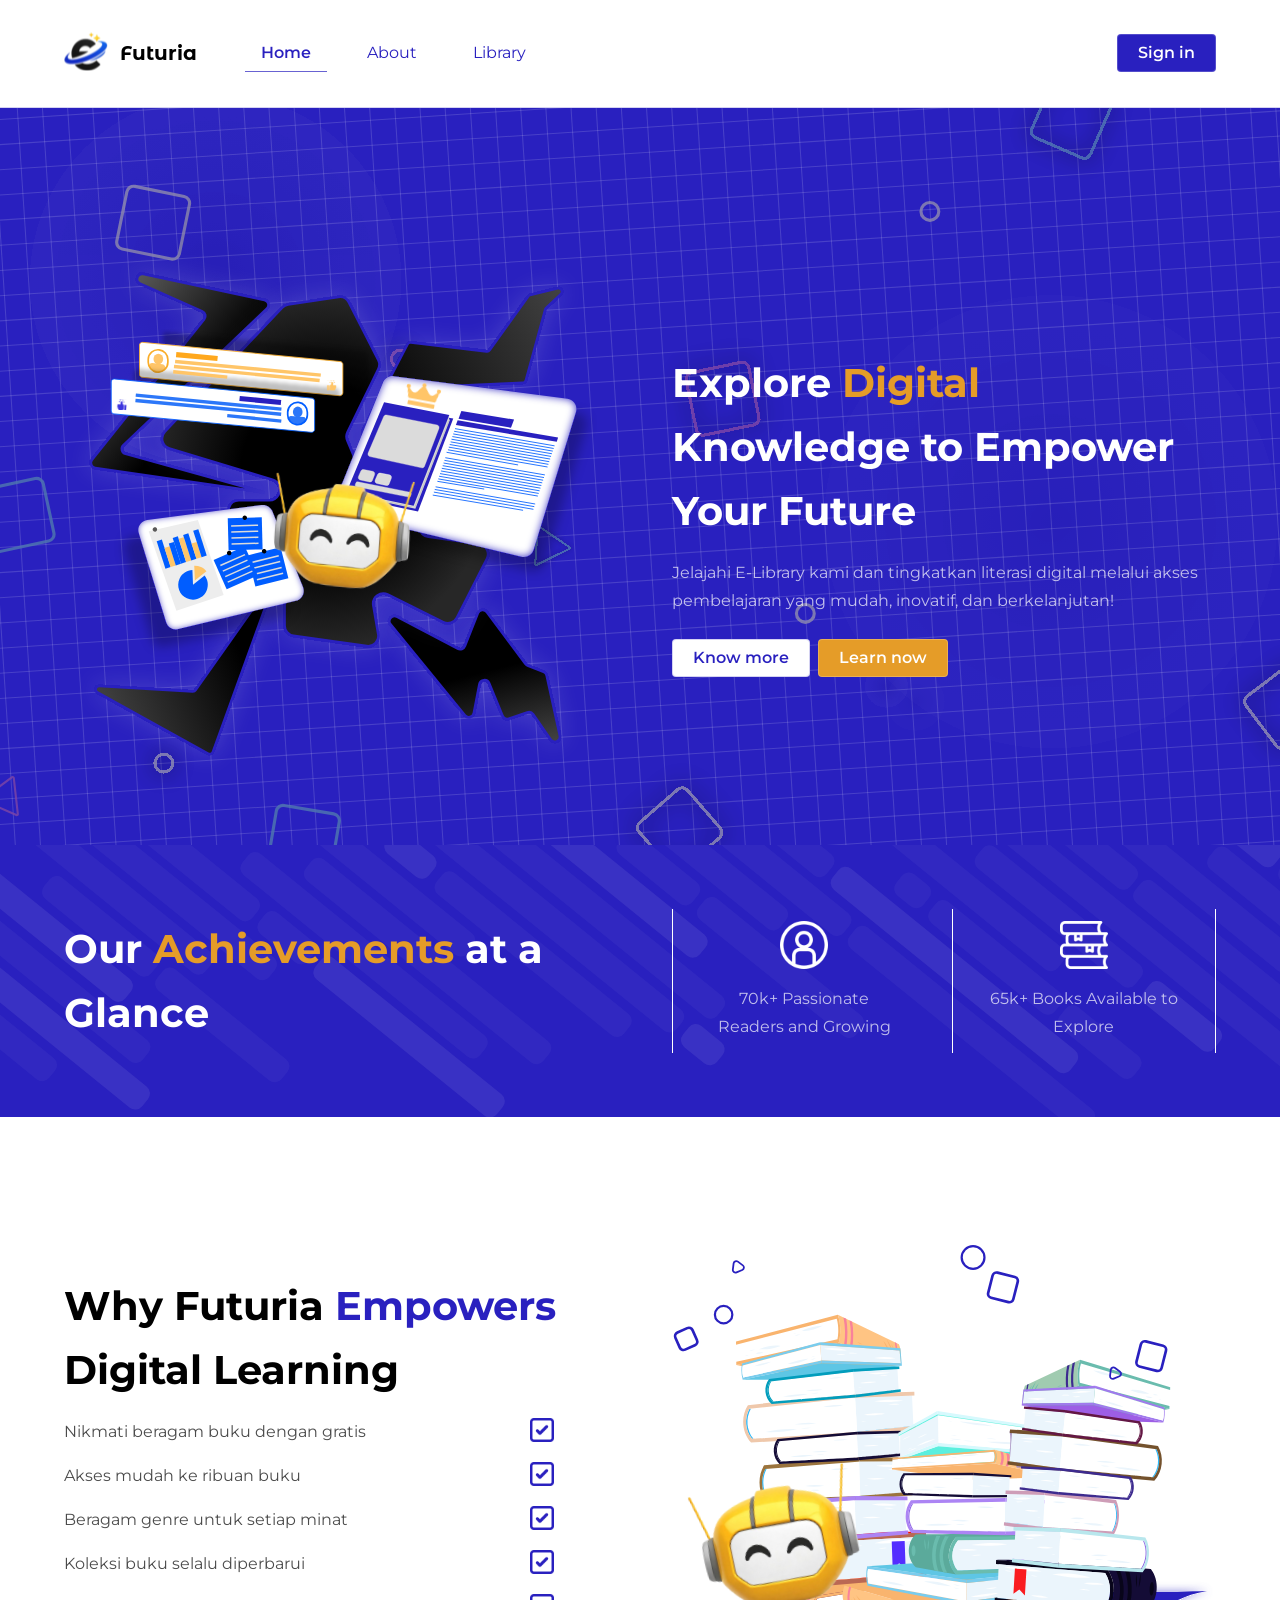
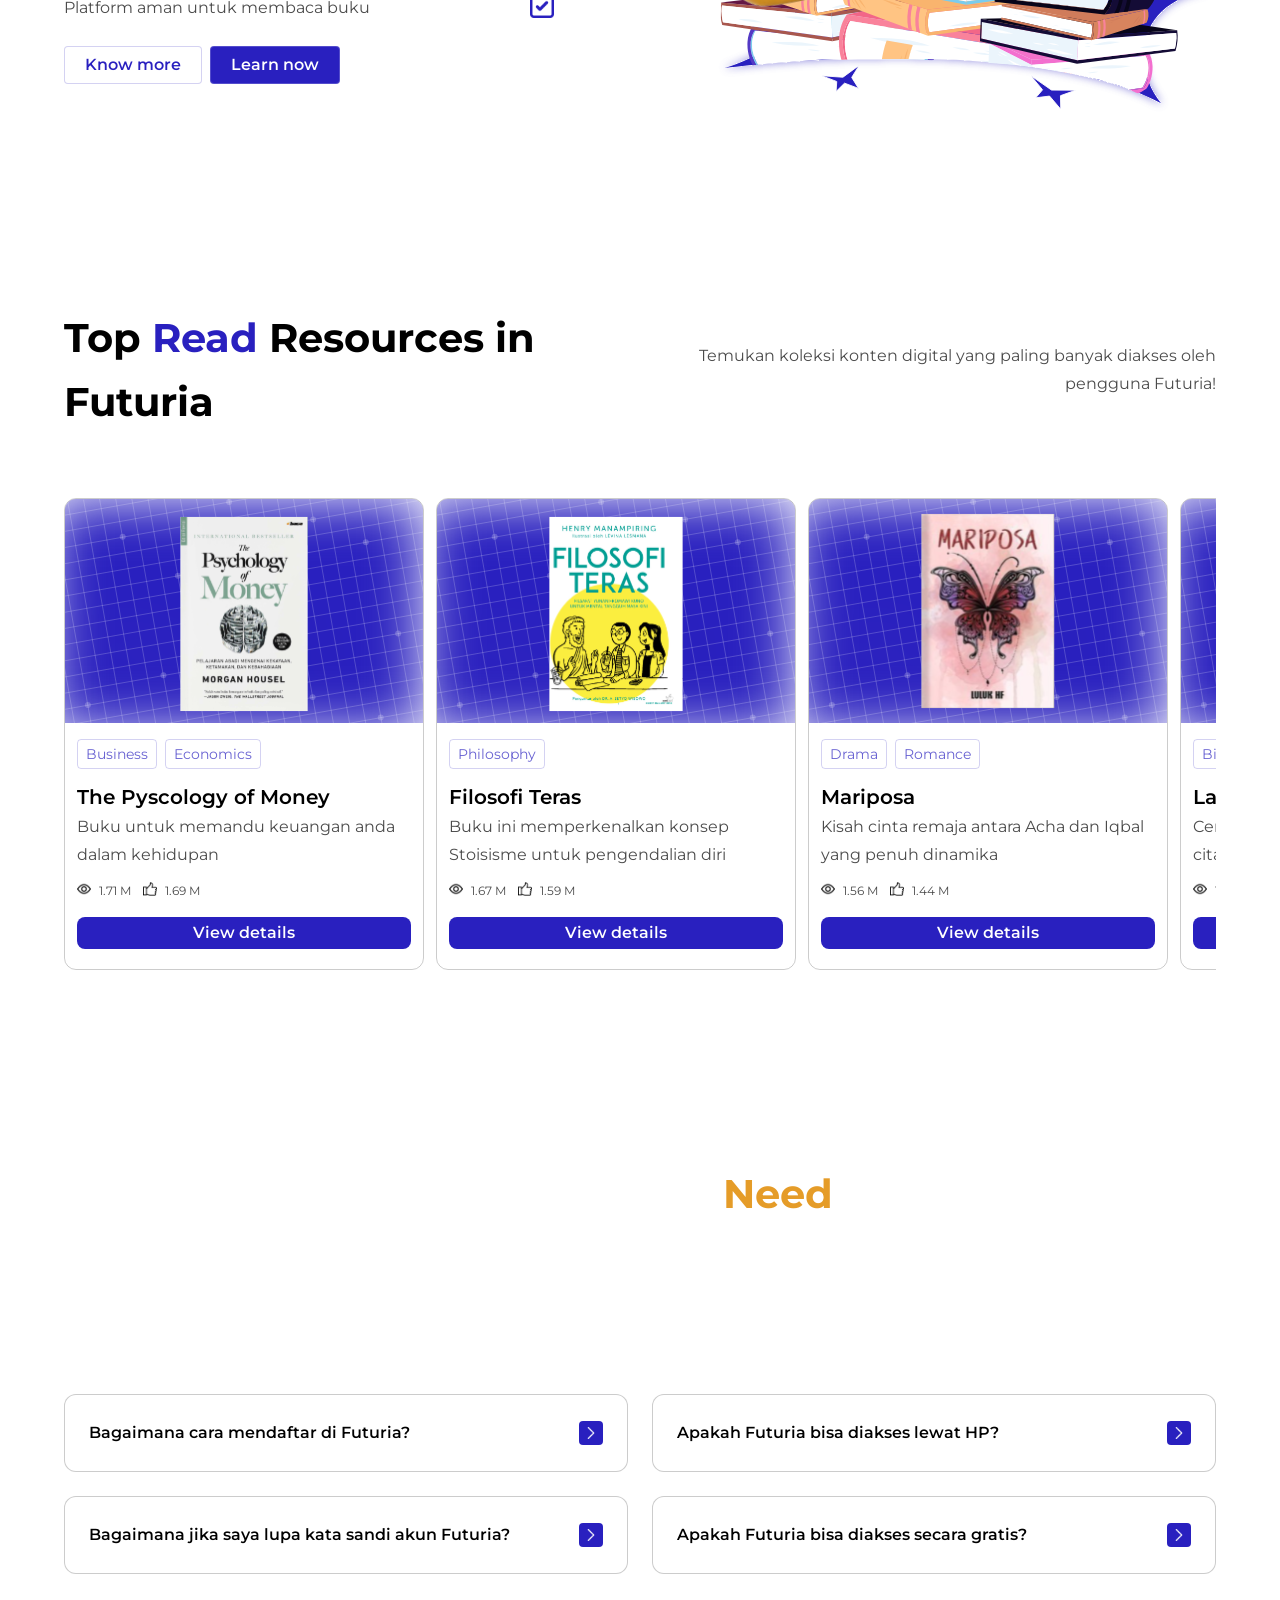
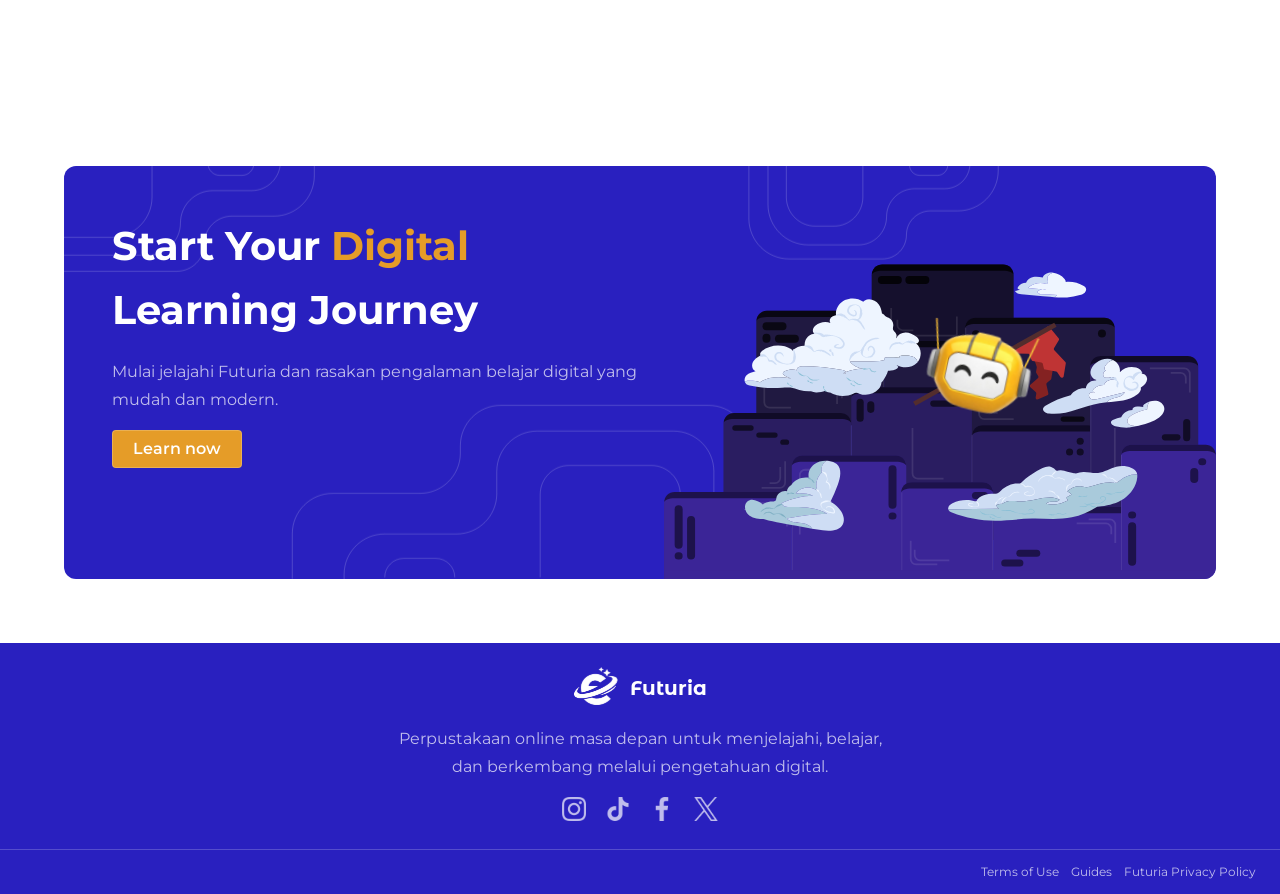
==== commit bc36d5dd: "update text" ====
--- a/index.html
+++ b/index.html
@@ -77,7 +77,7 @@
                     <img src="img/hero1.svg" alt="">
                 </div>
                 <div class="right">
-                    <h1 class="w">Explore Digital Knowledge to Empower Your Future</h1>
+                    <h1 class="w">Explore <span class="y">Digital</span> Knowledge to Empower Your Future</h1>
                     <p class="w">Jelajahi E-Library kami dan tingkatkan literasi digital melalui akses pembelajaran yang mudah, inovatif, dan berkelanjutan!</p>
                     <div class="duobut">
                         <button class="min">
@@ -93,7 +93,7 @@
         <div class="bgban">
             <section class="banner">
                 <div class="left">
-                    <h1 class="w">Our Achievements at a Glance</h1>
+                    <h1 class="w">Our <span class="y">Achievements</span> at a Glance</h1>
                 </div>
                 <div class="right">
                     <div class="side">
@@ -113,7 +113,7 @@
         </div>
         <section class="ben">
             <div class="left">
-                <h1>Why Futuria Empowers Digital Learning</h1>
+                <h1>Why Futuria <span class="b">Empowers</span> Digital Learning</h1>
                 <ul class="bens">
                     <li>
                         <p>Nikmati beragam buku dengan gratis</p>
@@ -161,7 +161,7 @@
         </section>
         <section class="cards">
             <div class="textside">
-                <h1>Top Read Resources in Futuria</h1>
+                <h1>Top <span class="b">Read</span> Resources in Futuria</h1>
                 <p>Temukan koleksi konten digital yang paling banyak diakses oleh pengguna Futuria!</p>
             </div>
             <div class="scroll">
@@ -452,7 +452,7 @@
         <div class="bgfix">
             <section class="faq">
                 <div class="textmid">
-                    <h1 class="w">Everything You Need to Know</h1>
+                    <h1 class="w">Everything You <span class="y">Need</span> to Know</h1>
                     <p class="w">Kebingungan menikmati fitur di Futuria? Jelajahi jawaban lengkap untuk semua pertanyaan anda disini!</p>
                 </div>
                 <div class="allfaq">
@@ -506,7 +506,7 @@
         <section class="last">
             <div class="mainlast">
                 <div class="left">
-                    <h1 class="w">Start Your Digital Learning Journey</h1>
+                    <h1 class="w">Start Your <span class="y">Digital</span> Learning Journey</h1>
                     <p class="w">Mulai jelajahi Futuria dan rasakan pengalaman belajar digital yang mudah dan modern.</p>
                     <button class="singlebut">
                         <p class="w sm op">Learn now</p>
--- a/style.css
+++ b/style.css
@@ -14,6 +14,9 @@
     font-family: alt;
     src: url(font/MontserratAlternates-Bold.ttf);
 }
+button ,  .genpop{
+    cursor: pointer;
+}
 .alt {
     font-family: alt;
     font-weight: 550;
@@ -289,6 +292,8 @@
     gap: 12px;
     width: 100%;
     overflow-x: scroll;
+    scroll-snap-type: x proximity; /* ini inti nya */
+    scroll-behavior: smooth;
 }
 .scroll::-webkit-scrollbar{
     display: none;
@@ -304,6 +309,7 @@
     border-radius: 12px;
     overflow: hidden;
     border: 1px solid rgba(0, 0, 0, 0.2);
+    scroll-snap-align: start;
 }
 .imgcard {
     width: 100%;
